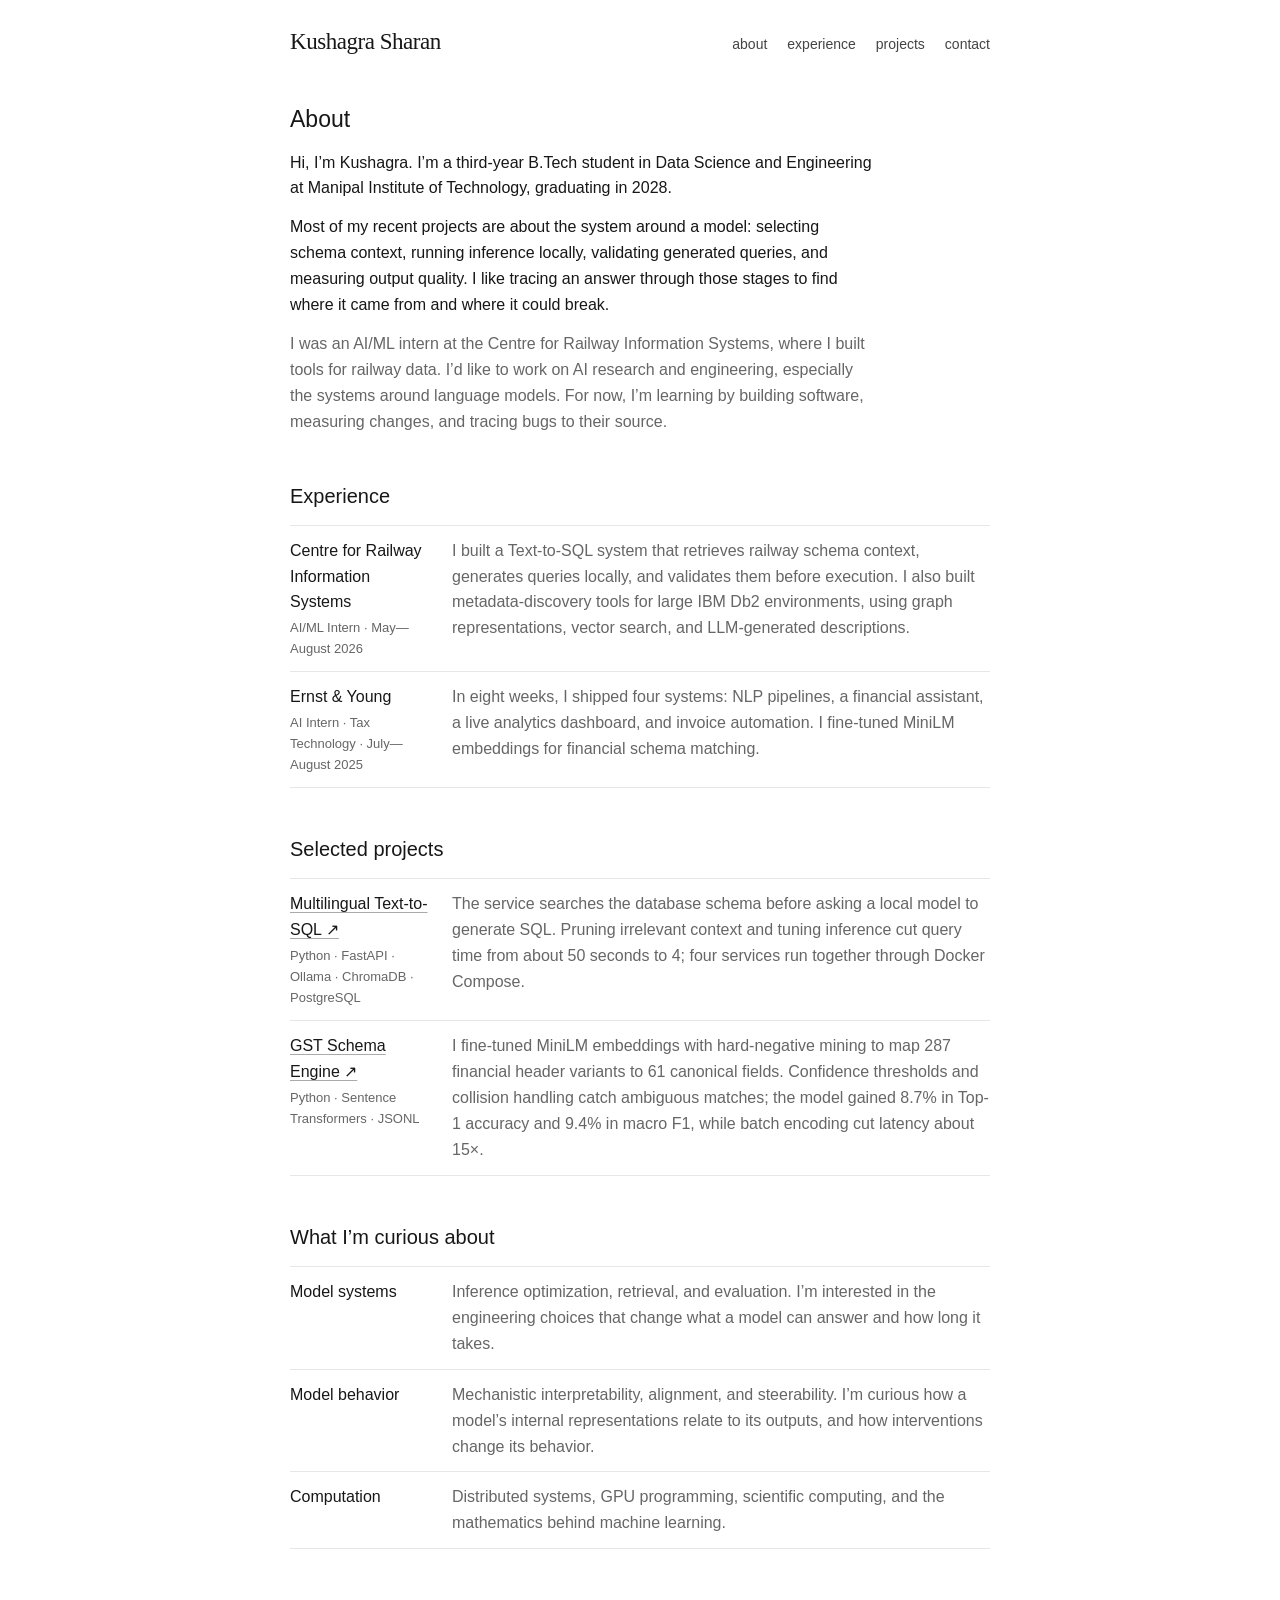
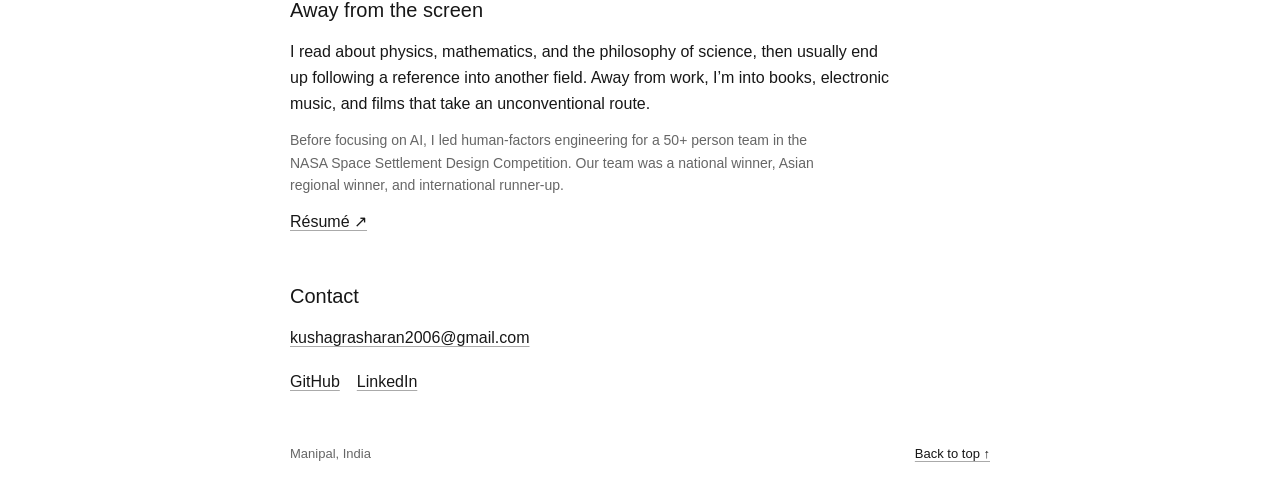
==== index.html @ be2b3e80 "Publish clean portfolio homepage" ====
<!doctype html>
<html lang="en">
<head>
  <meta charset="utf-8">
  <meta name="viewport" content="width=device-width, initial-scale=1">
  <meta name="theme-color" content="#ffffff">
  <meta name="description" content="Kushagra Sharan studies Data Science and Engineering at Manipal and builds retrieval and machine-learning systems.">
  <meta property="og:title" content="Kushagra Sharan">
  <meta property="og:description" content="Retrieval, inference, and data systems for real-world workflows.">
  <meta property="og:type" content="website">
  <meta property="og:url" content="https://kushagrasharan.me/">
  <link rel="canonical" href="https://kushagrasharan.me/">
  <title>Kushagra Sharan</title>
  <style>
    :root{--ink:#171717;--muted:#666;--line:#e7e7e7;--link:#171717;--width:700px;color-scheme:light;scroll-behavior:smooth}
    *,*::before,*::after{box-sizing:border-box}
    body{margin:0;background:#fff;color:var(--ink);font:400 16px/1.62 -apple-system,BlinkMacSystemFont,"Segoe UI",Helvetica,Arial,sans-serif;-webkit-font-smoothing:antialiased}
    a{color:var(--link);text-decoration:underline;text-decoration-color:#aaa;text-underline-offset:3px}
    a:hover{text-decoration-color:currentColor}
    a:focus-visible{outline:2px solid #222;outline-offset:4px}
    .skip{position:absolute;left:16px;top:12px;padding:10px 14px;background:#fff;transform:translateY(-150%)}.skip:focus{transform:none}
    .page{width:min(var(--width),calc(100% - 40px));margin:0 auto}
    header{display:flex;justify-content:space-between;align-items:baseline;padding:28px 0 22px}
    .name{font:400 23px/1.2 Georgia,"Times New Roman",serif;text-decoration:none;letter-spacing:-.02em}
    nav{display:flex;gap:20px;font-size:14px}
    nav a{text-decoration:none;color:#444}
    main{padding-top:27px}
    section{margin:0 0 48px}
    h1,h2,p{margin-top:0}
    h1{font:inherit;font-size:23px;font-weight:400;line-height:1.3;margin-bottom:15px}
    h2{font:inherit;font-size:20px;font-weight:500;line-height:1.35;margin-bottom:15px}
    .about p{max-width:66ch;margin-bottom:13px}
    .about p:last-child{margin-bottom:0}
    .muted{color:var(--muted)}
    .section-list{border-top:1px solid var(--line)}
    .item{display:grid;grid-template-columns:142px 1fr;gap:20px;padding:12px 0;border-bottom:1px solid var(--line)}
    .item-title{font-weight:500}
    .item p{margin:0;color:var(--muted)}
    .item small{display:block;color:var(--muted);font-size:13px;margin-top:2px}
    .inline-link{white-space:nowrap}
    .more p{max-width:68ch;margin-bottom:12px}
    .interest-list .item{grid-template-columns:142px 1fr}
    .section-note{color:var(--muted);font-size:14px}
    .social{display:flex;gap:17px;flex-wrap:wrap;margin-top:18px}
    footer{display:flex;justify-content:space-between;gap:12px;padding:0 0 28px;color:var(--muted);font-size:13px}
    @media(max-width:560px){.page{width:calc(100% - 36px)}header{padding-top:22px}.name{font-size:21px}nav{gap:13px;font-size:13px}main{padding-top:25px}section{margin-bottom:39px}.item,.interest-list .item{grid-template-columns:1fr;gap:2px;padding:11px 0}.item p{max-width:58ch}footer{font-size:12px}}
    @media(max-width:390px){header{flex-wrap:wrap;gap:13px}nav{width:100%;justify-content:space-between}}
    @media(prefers-reduced-motion:reduce){:root{scroll-behavior:auto}}
  </style>
</head>
<body>
  <a class="skip" href="#main">Skip to content</a>
  <div class="page">
    <header>
      <a class="name" href="#top" id="top">Kushagra Sharan</a>
      <nav aria-label="Main navigation"><a href="#about">about</a><a href="#experience">experience</a><a href="#projects">projects</a><a href="#contact">contact</a></nav>
    </header>
    <main id="main">
      <section class="about" id="about" aria-labelledby="about-title">
        <h1 id="about-title">About</h1>
        <p>Hi, I’m Kushagra. I’m a third-year B.Tech student in Data Science and Engineering at Manipal Institute of Technology, graduating in 2028.</p>
        <p>Most of my recent projects are about the system around a model: selecting schema context, running inference locally, validating generated queries, and measuring output quality. I like tracing an answer through those stages to find where it came from and where it could break.</p>
        <p class="muted">I was an AI/ML intern at the Centre for Railway Information Systems, where I built tools for railway data. I’d like to work on AI research and engineering, especially the systems around language models. For now, I’m learning by building software, measuring changes, and tracing bugs to their source.</p>
      </section>

      <section id="experience" aria-labelledby="experience-title">
        <h2 id="experience-title">Experience</h2>
        <div class="section-list">
          <article class="item"><div><span class="item-title">Centre for Railway Information Systems</span><small>AI/ML Intern · May—August 2026</small></div><p>I built a Text-to-SQL system that retrieves railway schema context, generates queries locally, and validates them before execution. I also built metadata-discovery tools for large IBM Db2 environments, using graph representations, vector search, and LLM-generated descriptions.</p></article>
          <article class="item"><div><span class="item-title">Ernst &amp; Young</span><small>AI Intern · Tax Technology · July—August 2025</small></div><p>In eight weeks, I shipped four systems: NLP pipelines, a financial assistant, a live analytics dashboard, and invoice automation. I fine-tuned MiniLM embeddings for financial schema matching.</p></article>
        </div>
      </section>

      <section id="projects" aria-labelledby="projects-title">
        <h2 id="projects-title">Selected projects</h2>
        <div class="section-list">
          <article class="item"><div><span class="item-title"><a href="https://github.com/kshgrshrn/tdms-assistant-hybrid" target="_blank" rel="noopener noreferrer">Multilingual Text-to-SQL ↗</a></span><small>Python · FastAPI · Ollama · ChromaDB · PostgreSQL</small></div><p>The service searches the database schema before asking a local model to generate SQL. Pruning irrelevant context and tuning inference cut query time from about 50 seconds to 4; four services run together through Docker Compose.</p></article>
          <article class="item"><div><span class="item-title"><a href="https://github.com/kshgrshrn/Semantic-GST-Schema-Standardization-Engine" target="_blank" rel="noopener noreferrer">GST Schema Engine ↗</a></span><small>Python · Sentence Transformers · JSONL</small></div><p>I fine-tuned MiniLM embeddings with hard-negative mining to map 287 financial header variants to 61 canonical fields. Confidence thresholds and collision handling catch ambiguous matches; the model gained 8.7% in Top-1 accuracy and 9.4% in macro F1, while batch encoding cut latency about 15×.</p></article>
        </div>
      </section>

      <section aria-labelledby="interests-title">
        <h2 id="interests-title">What I’m curious about</h2>
        <div class="section-list interest-list">
          <div class="item"><span class="item-title">Model systems</span><p>Inference optimization, retrieval, and evaluation. I’m interested in the engineering choices that change what a model can answer and how long it takes.</p></div>
          <div class="item"><span class="item-title">Model behavior</span><p>Mechanistic interpretability, alignment, and steerability. I’m curious how a model’s internal representations relate to its outputs, and how interventions change its behavior.</p></div>
          <div class="item"><span class="item-title">Computation</span><p>Distributed systems, GPU programming, scientific computing, and the mathematics behind machine learning.</p></div>
        </div>
      </section>

      <section class="more" aria-labelledby="more-title">
        <h2 id="more-title">Away from the screen</h2>
        <p>I read about physics, mathematics, and the philosophy of science, then usually end up following a reference into another field. Away from work, I’m into books, electronic music, and films that take an unconventional route.</p>
        <p class="section-note">Before focusing on AI, I led human-factors engineering for a 50+ person team in the NASA Space Settlement Design Competition. Our team was a national winner, Asian regional winner, and international runner-up.</p>
        <p><a href="resume.pdf" target="_blank" rel="noopener noreferrer">Résumé ↗</a></p>
      </section>

      <section id="contact" aria-labelledby="contact-title">
        <h2 id="contact-title">Contact</h2>
        <p><a href="mailto:kushagrasharan2006@gmail.com">kushagrasharan2006@gmail.com</a></p>
        <div class="social"><a href="https://github.com/kshgrshrn" target="_blank" rel="noopener noreferrer">GitHub</a><a href="https://www.linkedin.com/in/kushagrasharan/" target="_blank" rel="noopener noreferrer">LinkedIn</a></div>
      </section>
    </main>
    <footer><span>Manipal, India</span><a href="#top">Back to top ↑</a></footer>
  </div>
</body>
</html>
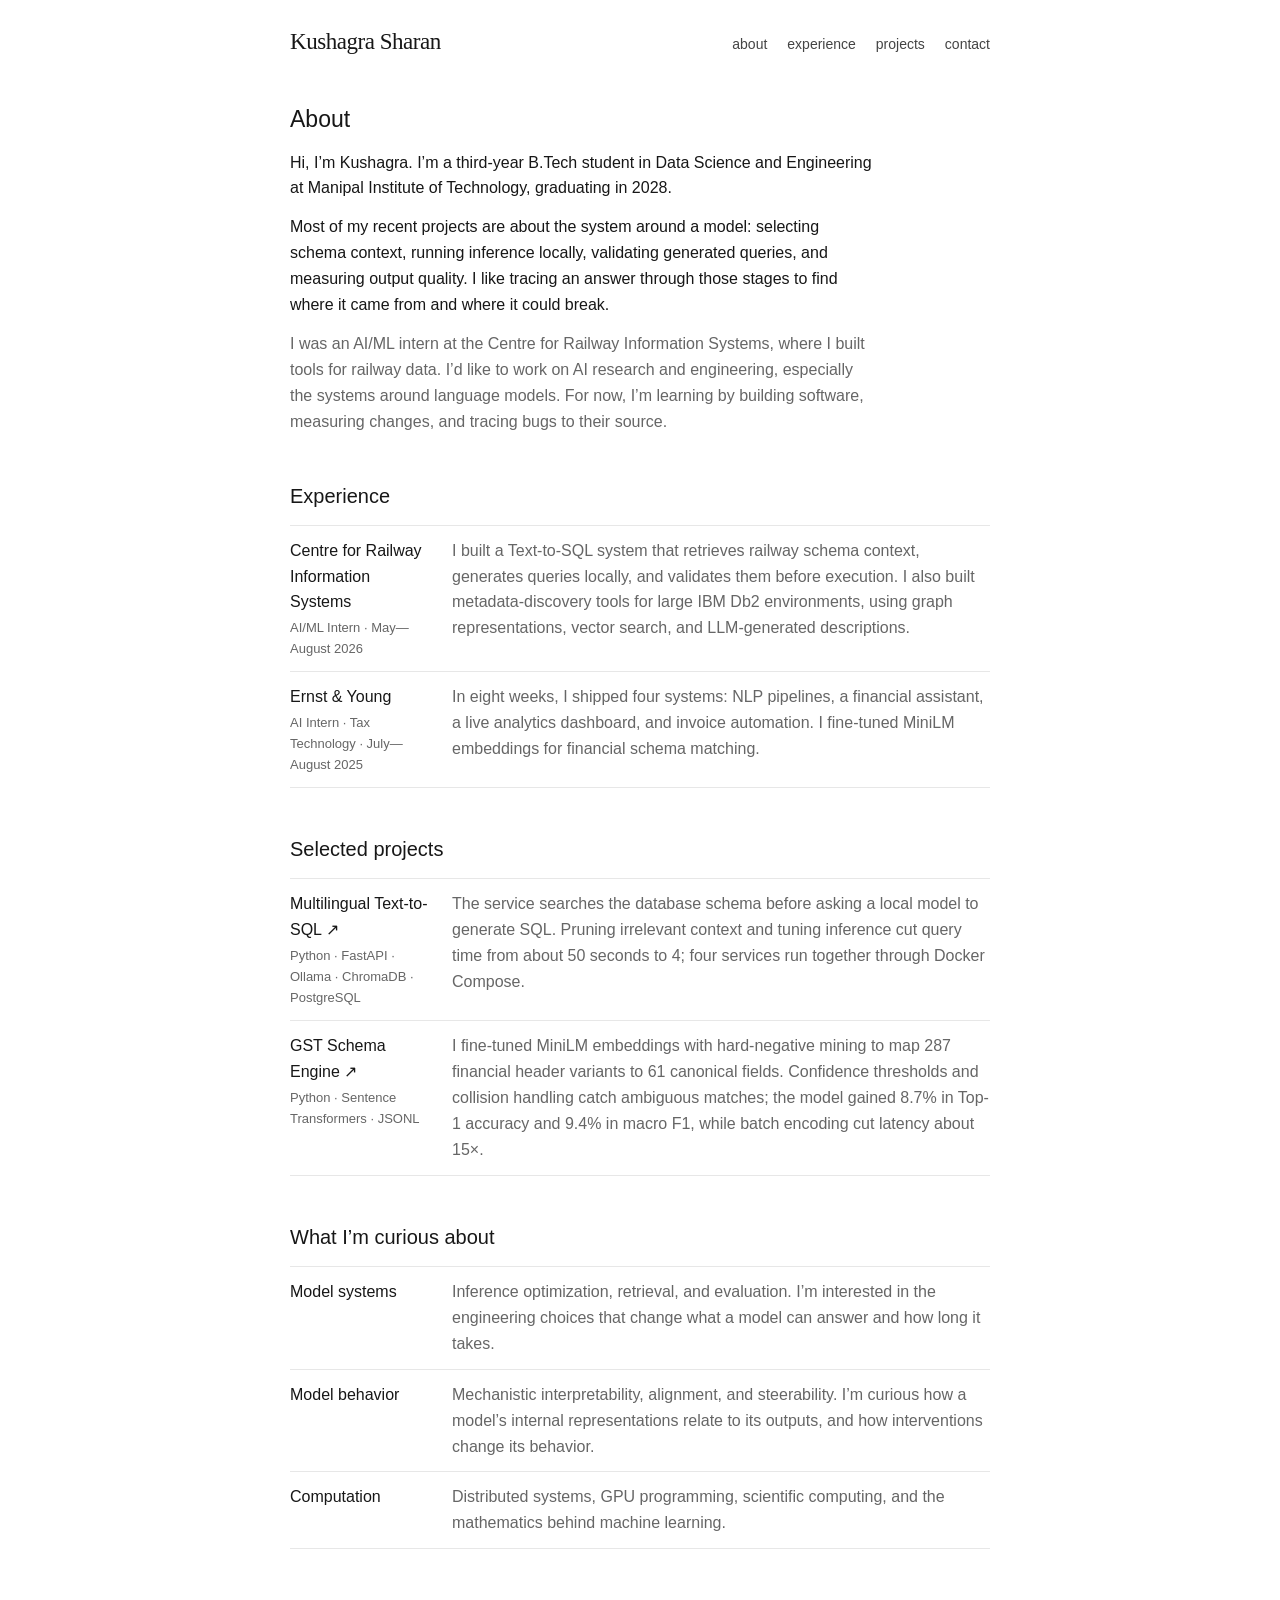
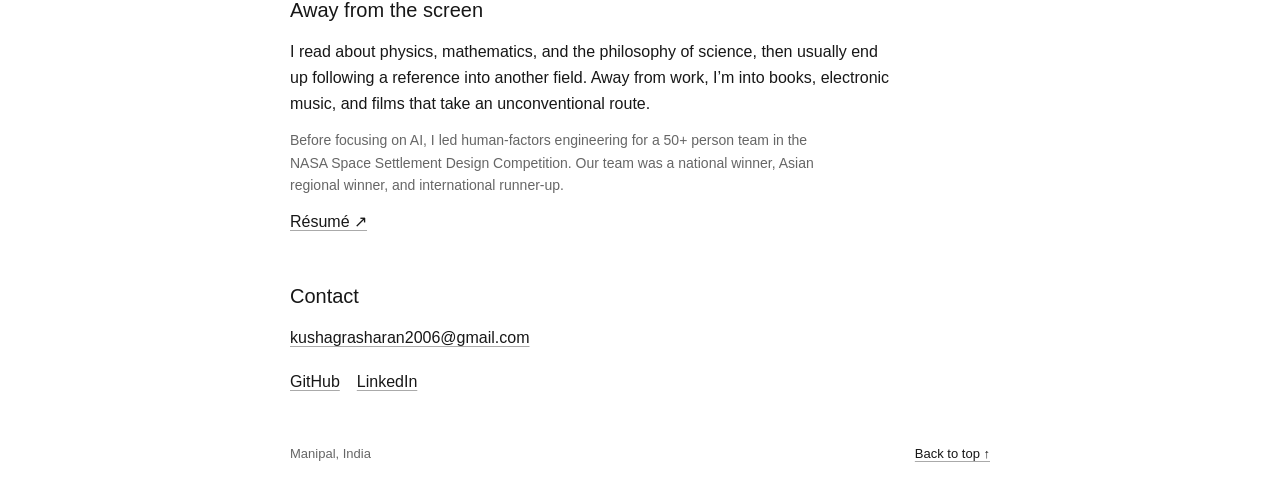
==== commit a389d770: "Add subtle portfolio hover interactions" ====
--- a/index.html
+++ b/index.html
@@ -23,7 +23,9 @@
     header{display:flex;justify-content:space-between;align-items:baseline;padding:28px 0 22px}
     .name{font:400 23px/1.2 Georgia,"Times New Roman",serif;text-decoration:none;letter-spacing:-.02em}
     nav{display:flex;gap:20px;font-size:14px}
-    nav a{text-decoration:none;color:#444}
+    nav a{position:relative;text-decoration:none;color:#444}
+    nav a::after{content:"";position:absolute;left:0;right:0;bottom:-4px;height:1px;background:currentColor;transform:scaleX(0);transform-origin:left;transition:transform .2s ease}
+    nav a:hover::after,nav a:focus-visible::after{transform:scaleX(1)}
     main{padding-top:27px}
     section{margin:0 0 48px}
     h1,h2,p{margin-top:0}
@@ -34,7 +36,11 @@
     .muted{color:var(--muted)}
     .section-list{border-top:1px solid var(--line)}
     .item{display:grid;grid-template-columns:142px 1fr;gap:20px;padding:12px 0;border-bottom:1px solid var(--line)}
-    .item-title{font-weight:500}
+    .item-title{display:inline-block;font-weight:500;transition:transform .2s ease,color .2s ease}
+    .item-title a{text-decoration:none;position:relative}
+    .item-title a::after{content:"";position:absolute;left:0;right:0;bottom:-3px;height:1px;background:currentColor;transform:scaleX(0);transform-origin:left;transition:transform .2s ease}
+    .item-title a:hover::after,.item-title a:focus-visible::after{transform:scaleX(1)}
+    .item:hover .item-title,.item:focus-within .item-title{transform:translateX(2px);color:#444}
     .item p{margin:0;color:var(--muted)}
     .item small{display:block;color:var(--muted);font-size:13px;margin-top:2px}
     .inline-link{white-space:nowrap}
@@ -45,7 +51,7 @@
     footer{display:flex;justify-content:space-between;gap:12px;padding:0 0 28px;color:var(--muted);font-size:13px}
     @media(max-width:560px){.page{width:calc(100% - 36px)}header{padding-top:22px}.name{font-size:21px}nav{gap:13px;font-size:13px}main{padding-top:25px}section{margin-bottom:39px}.item,.interest-list .item{grid-template-columns:1fr;gap:2px;padding:11px 0}.item p{max-width:58ch}footer{font-size:12px}}
     @media(max-width:390px){header{flex-wrap:wrap;gap:13px}nav{width:100%;justify-content:space-between}}
-    @media(prefers-reduced-motion:reduce){:root{scroll-behavior:auto}}
+    @media(prefers-reduced-motion:reduce){:root{scroll-behavior:auto}*,*::before,*::after{transition-duration:.01ms!important}}
   </style>
 </head>
 <body>
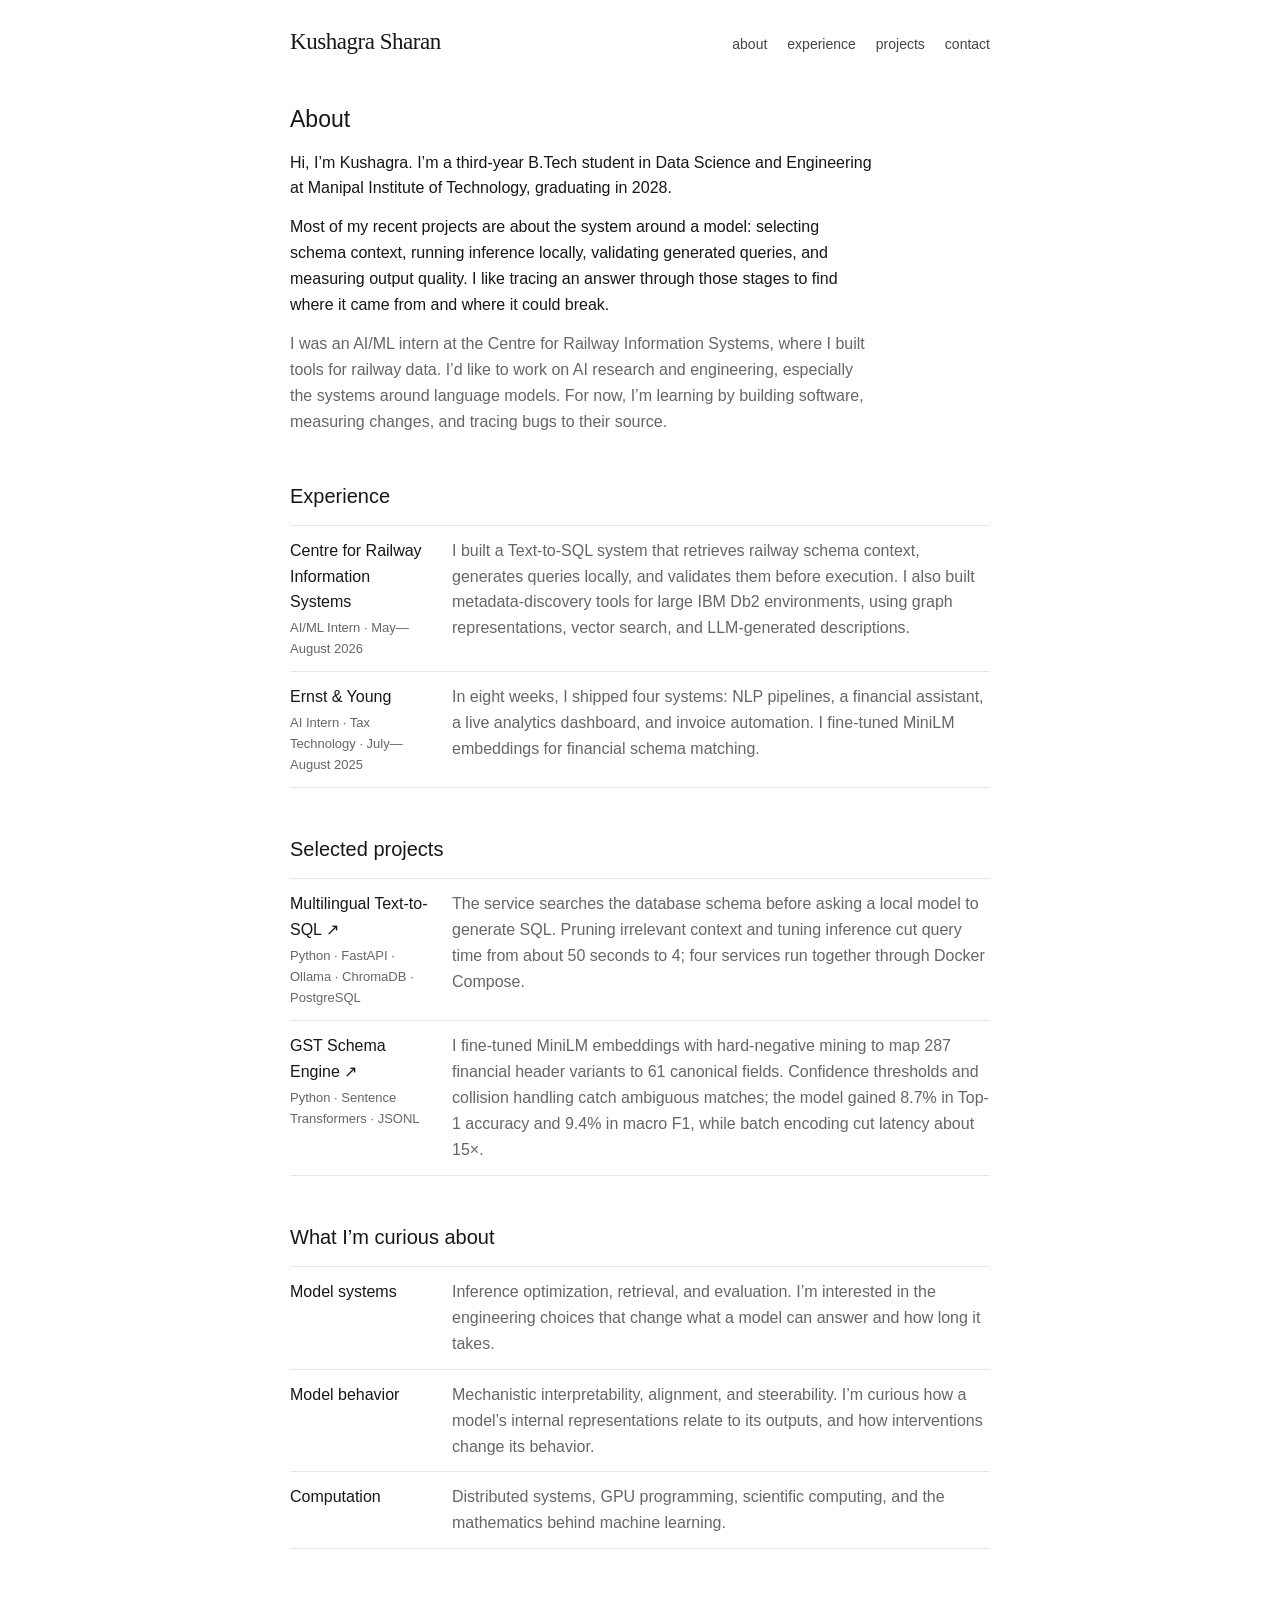
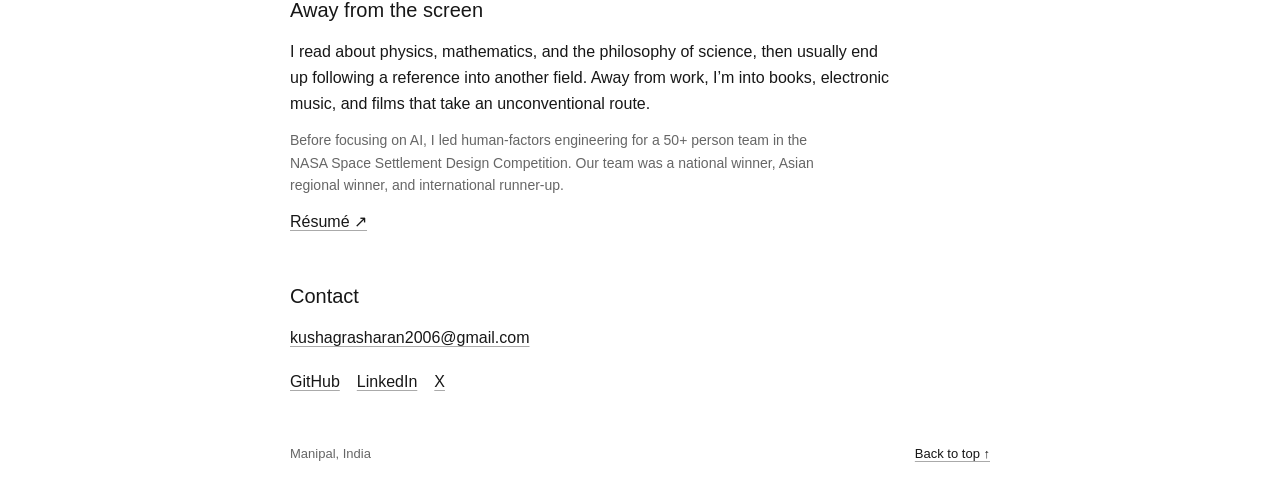
==== commit fb057da0: "Add text hover effects and X profile" ====
--- a/index.html
+++ b/index.html
@@ -41,7 +41,10 @@
     .item-title a::after{content:"";position:absolute;left:0;right:0;bottom:-3px;height:1px;background:currentColor;transform:scaleX(0);transform-origin:left;transition:transform .2s ease}
     .item-title a:hover::after,.item-title a:focus-visible::after{transform:scaleX(1)}
     .item:hover .item-title,.item:focus-within .item-title{transform:translateX(2px);color:#444}
-    .item p{margin:0;color:var(--muted)}
+    .item p{margin:0;color:var(--muted);transition:color .22s ease,transform .22s ease}
+    .item:hover p{color:#444;transform:translateX(2px)}
+    .hover-text{background-image:linear-gradient(currentColor,currentColor);background-repeat:no-repeat;background-position:0 100%;background-size:0 1px;transition:background-size .22s ease,color .22s ease}
+    .hover-text:hover{background-size:100% 1px;color:#444}
     .item small{display:block;color:var(--muted);font-size:13px;margin-top:2px}
     .inline-link{white-space:nowrap}
     .more p{max-width:68ch;margin-bottom:12px}
@@ -65,7 +68,7 @@
       <section class="about" id="about" aria-labelledby="about-title">
         <h1 id="about-title">About</h1>
         <p>Hi, I’m Kushagra. I’m a third-year B.Tech student in Data Science and Engineering at Manipal Institute of Technology, graduating in 2028.</p>
-        <p>Most of my recent projects are about the system around a model: selecting schema context, running inference locally, validating generated queries, and measuring output quality. I like tracing an answer through those stages to find where it came from and where it could break.</p>
+        <p>Most of my recent projects are about the system around a model: selecting <span class="hover-text">schema context</span>, running inference locally, validating generated queries, and measuring output quality. I like tracing an answer through those stages to find where it came from and where it could break.</p>
         <p class="muted">I was an AI/ML intern at the Centre for Railway Information Systems, where I built tools for railway data. I’d like to work on AI research and engineering, especially the systems around language models. For now, I’m learning by building software, measuring changes, and tracing bugs to their source.</p>
       </section>
 
@@ -80,8 +83,8 @@
       <section id="projects" aria-labelledby="projects-title">
         <h2 id="projects-title">Selected projects</h2>
         <div class="section-list">
-          <article class="item"><div><span class="item-title"><a href="https://github.com/kshgrshrn/tdms-assistant-hybrid" target="_blank" rel="noopener noreferrer">Multilingual Text-to-SQL ↗</a></span><small>Python · FastAPI · Ollama · ChromaDB · PostgreSQL</small></div><p>The service searches the database schema before asking a local model to generate SQL. Pruning irrelevant context and tuning inference cut query time from about 50 seconds to 4; four services run together through Docker Compose.</p></article>
-          <article class="item"><div><span class="item-title"><a href="https://github.com/kshgrshrn/Semantic-GST-Schema-Standardization-Engine" target="_blank" rel="noopener noreferrer">GST Schema Engine ↗</a></span><small>Python · Sentence Transformers · JSONL</small></div><p>I fine-tuned MiniLM embeddings with hard-negative mining to map 287 financial header variants to 61 canonical fields. Confidence thresholds and collision handling catch ambiguous matches; the model gained 8.7% in Top-1 accuracy and 9.4% in macro F1, while batch encoding cut latency about 15×.</p></article>
+          <article class="item"><div><span class="item-title"><a href="https://github.com/kshgrshrn/tdms-assistant-hybrid" target="_blank" rel="noopener noreferrer">Multilingual Text-to-SQL ↗</a></span><small>Python · FastAPI · Ollama · ChromaDB · PostgreSQL</small></div><p>The service searches the <span class="hover-text">database schema</span> before asking a local model to generate SQL. Pruning irrelevant context and tuning inference cut query time from about 50 seconds to 4; four services run together through Docker Compose.</p></article>
+          <article class="item"><div><span class="item-title"><a href="https://github.com/kshgrshrn/Semantic-GST-Schema-Standardization-Engine" target="_blank" rel="noopener noreferrer">GST Schema Engine ↗</a></span><small>Python · Sentence Transformers · JSONL</small></div><p>I fine-tuned MiniLM embeddings with hard-negative mining to map 287 financial header variants to 61 canonical fields. Confidence thresholds and collision handling catch <span class="hover-text">ambiguous matches</span>; the model gained 8.7% in Top-1 accuracy and 9.4% in macro F1, while batch encoding cut latency about 15×.</p></article>
         </div>
       </section>
 
@@ -104,7 +107,7 @@
       <section id="contact" aria-labelledby="contact-title">
         <h2 id="contact-title">Contact</h2>
         <p><a href="mailto:kushagrasharan2006@gmail.com">kushagrasharan2006@gmail.com</a></p>
-        <div class="social"><a href="https://github.com/kshgrshrn" target="_blank" rel="noopener noreferrer">GitHub</a><a href="https://www.linkedin.com/in/kushagrasharan/" target="_blank" rel="noopener noreferrer">LinkedIn</a></div>
+        <div class="social"><a href="https://github.com/kshgrshrn" target="_blank" rel="noopener noreferrer">GitHub</a><a href="https://www.linkedin.com/in/kushagrasharan/" target="_blank" rel="noopener noreferrer">LinkedIn</a><a href="https://x.com/kshgrshrn" target="_blank" rel="noopener noreferrer">X</a></div>
       </section>
     </main>
     <footer><span>Manipal, India</span><a href="#top">Back to top ↑</a></footer>
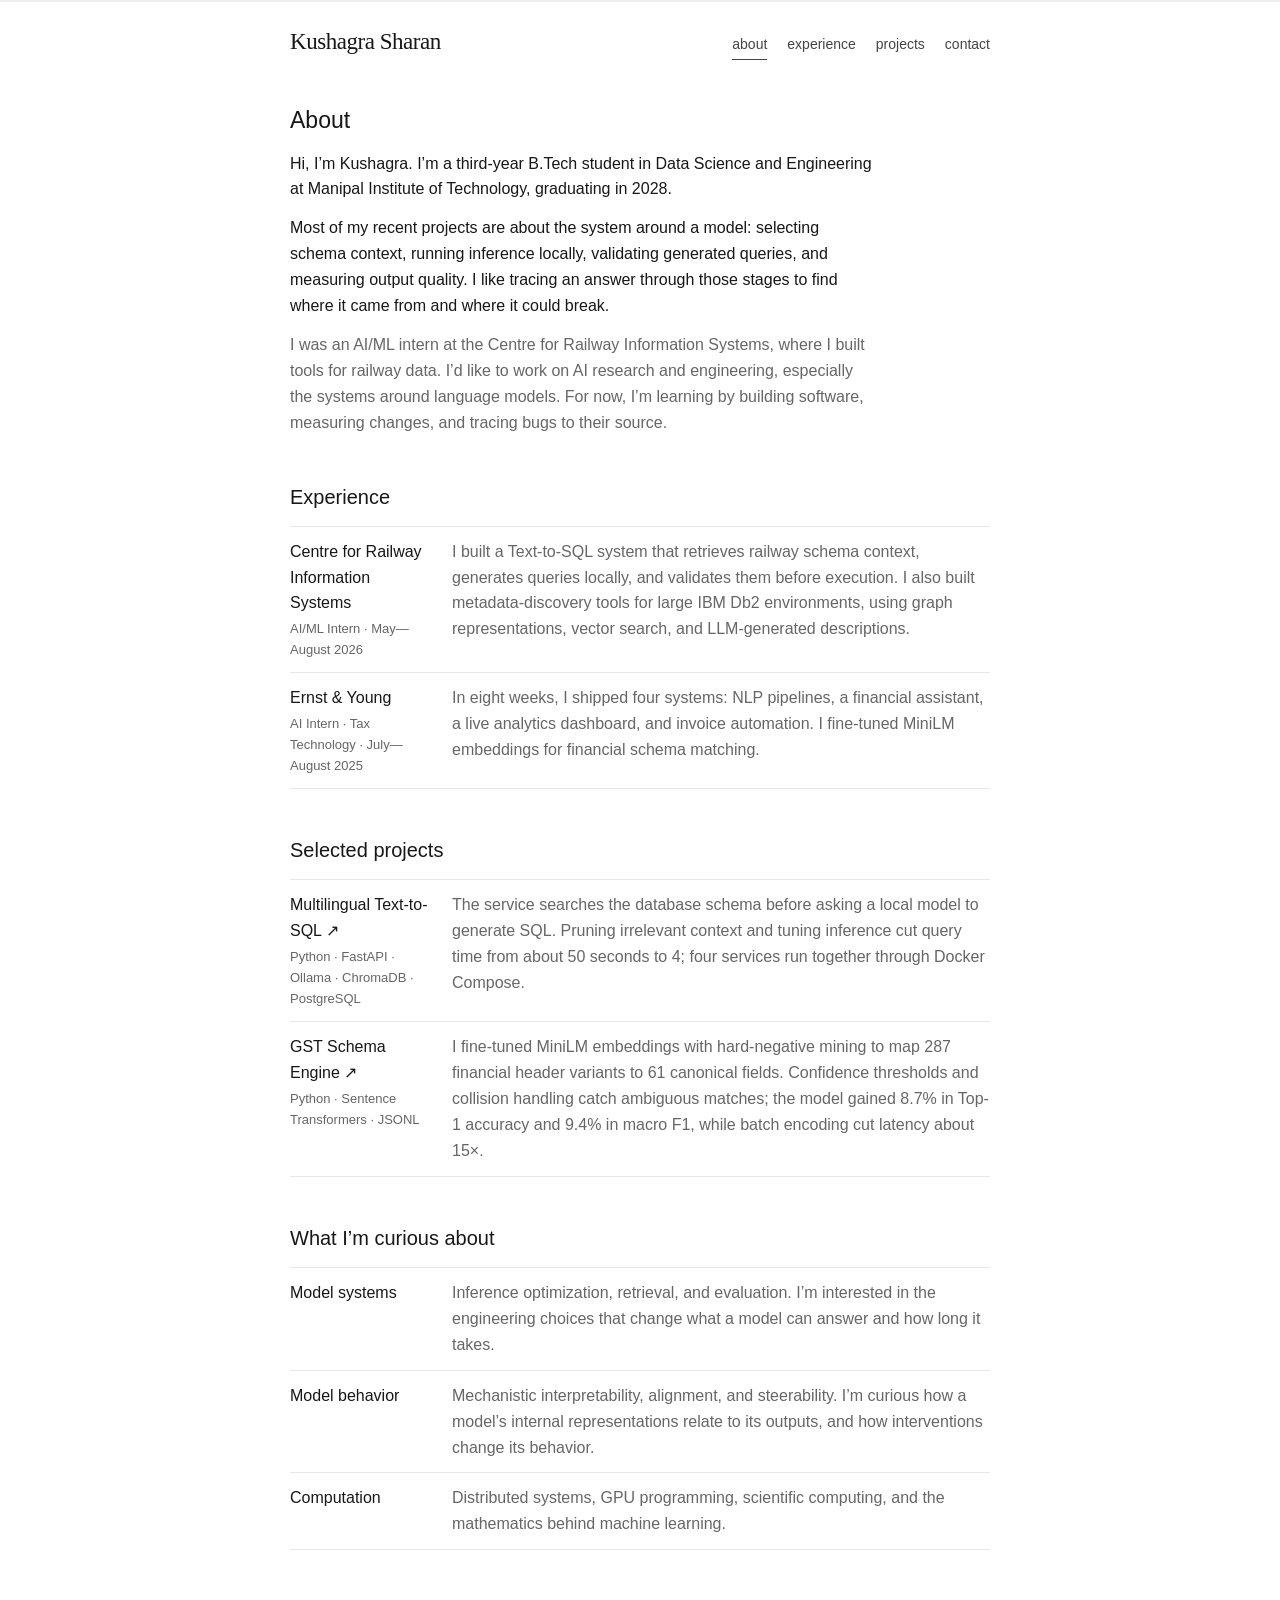
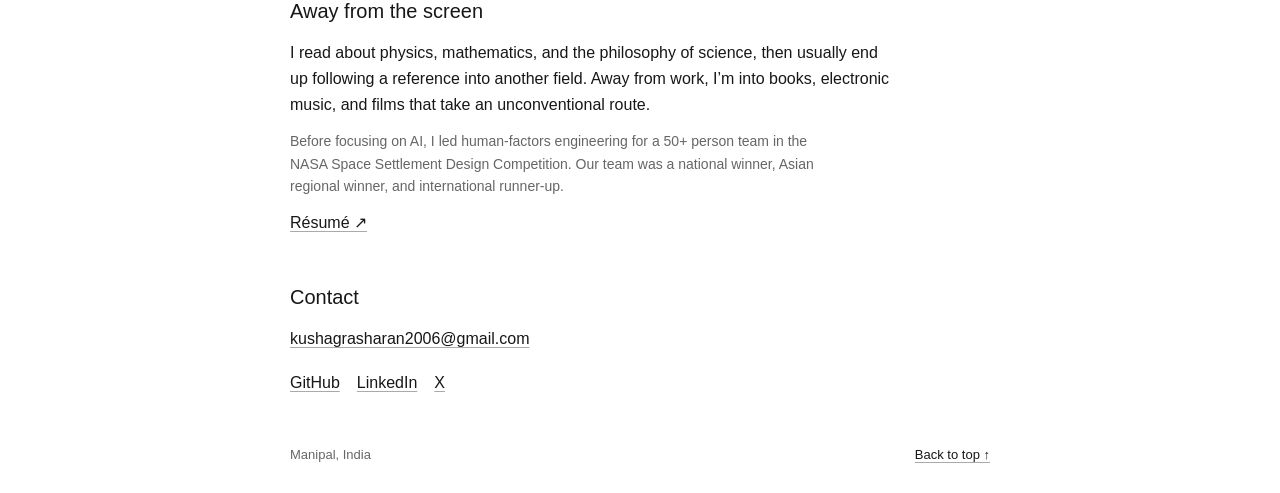
==== commit df9a8f65: "Add fluid reading interactions" ====
--- a/index.html
+++ b/index.html
@@ -20,14 +20,16 @@
     a:focus-visible{outline:2px solid #222;outline-offset:4px}
     .skip{position:absolute;left:16px;top:12px;padding:10px 14px;background:#fff;transform:translateY(-150%)}.skip:focus{transform:none}
     .page{width:min(var(--width),calc(100% - 40px));margin:0 auto}
-    header{display:flex;justify-content:space-between;align-items:baseline;padding:28px 0 22px}
+    header{position:sticky;top:0;z-index:10;display:flex;justify-content:space-between;align-items:baseline;padding:28px 0 22px;background:rgba(255,255,255,.96);border-bottom:1px solid transparent;transition:padding .24s ease,border-color .24s ease}
+    @supports(backdrop-filter:blur(8px)){header{backdrop-filter:blur(8px)}}
+    header.is-scrolled{padding:17px 0 15px;border-color:var(--line)}
     .name{font:400 23px/1.2 Georgia,"Times New Roman",serif;text-decoration:none;letter-spacing:-.02em}
     nav{display:flex;gap:20px;font-size:14px}
     nav a{position:relative;text-decoration:none;color:#444}
     nav a::after{content:"";position:absolute;left:0;right:0;bottom:-4px;height:1px;background:currentColor;transform:scaleX(0);transform-origin:left;transition:transform .2s ease}
-    nav a:hover::after,nav a:focus-visible::after{transform:scaleX(1)}
+    nav a:hover::after,nav a:focus-visible::after,nav a[aria-current="location"]::after{transform:scaleX(1)}
     main{padding-top:27px}
-    section{margin:0 0 48px}
+    section{margin:0 0 48px;scroll-margin-top:78px}
     h1,h2,p{margin-top:0}
     h1{font:inherit;font-size:23px;font-weight:400;line-height:1.3;margin-bottom:15px}
     h2{font:inherit;font-size:20px;font-weight:500;line-height:1.35;margin-bottom:15px}
@@ -43,6 +45,8 @@
     .item:hover .item-title,.item:focus-within .item-title{transform:translateX(2px);color:#444}
     .item p{margin:0;color:var(--muted);transition:color .22s ease,transform .22s ease}
     .item:hover p{color:#444;transform:translateX(2px)}
+    .motion-ready .item.reveal-row{opacity:0;transform:translateY(10px);filter:blur(1px)}
+    .motion-ready .item.reveal-row.is-visible{opacity:1;transform:none;filter:none;transition:opacity .42s cubic-bezier(.16,1,.3,1) var(--row-delay,0ms),transform .42s cubic-bezier(.16,1,.3,1) var(--row-delay,0ms),filter .42s ease var(--row-delay,0ms)}
     .hover-text{background-image:linear-gradient(currentColor,currentColor);background-repeat:no-repeat;background-position:0 100%;background-size:0 1px;transition:background-size .22s ease,color .22s ease}
     .hover-text:hover{background-size:100% 1px;color:#444}
     .item small{display:block;color:var(--muted);font-size:13px;margin-top:2px}
@@ -51,13 +55,16 @@
     .interest-list .item{grid-template-columns:142px 1fr}
     .section-note{color:var(--muted);font-size:14px}
     .social{display:flex;gap:17px;flex-wrap:wrap;margin-top:18px}
+    .reading-trace{position:fixed;inset:0 0 auto;height:2px;z-index:30;pointer-events:none;background:#eee}
+    .reading-trace span{display:block;width:100%;height:100%;background:var(--ink);transform:scaleX(0);transform-origin:left center}
     footer{display:flex;justify-content:space-between;gap:12px;padding:0 0 28px;color:var(--muted);font-size:13px}
     @media(max-width:560px){.page{width:calc(100% - 36px)}header{padding-top:22px}.name{font-size:21px}nav{gap:13px;font-size:13px}main{padding-top:25px}section{margin-bottom:39px}.item,.interest-list .item{grid-template-columns:1fr;gap:2px;padding:11px 0}.item p{max-width:58ch}footer{font-size:12px}}
     @media(max-width:390px){header{flex-wrap:wrap;gap:13px}nav{width:100%;justify-content:space-between}}
-    @media(prefers-reduced-motion:reduce){:root{scroll-behavior:auto}*,*::before,*::after{transition-duration:.01ms!important}}
+    @media(prefers-reduced-motion:reduce){:root{scroll-behavior:auto}*,*::before,*::after{transition-duration:.01ms!important}.reading-trace{display:none}}
   </style>
 </head>
 <body>
+  <div class="reading-trace" aria-hidden="true"><span></span></div>
   <a class="skip" href="#main">Skip to content</a>
   <div class="page">
     <header>
@@ -112,5 +119,59 @@
     </main>
     <footer><span>Manipal, India</span><a href="#top">Back to top ↑</a></footer>
   </div>
+  <script>
+    (function(){
+      var reduced=matchMedia("(prefers-reduced-motion: reduce)").matches;
+      var trace=document.querySelector(".reading-trace span");
+      var header=document.querySelector("header");
+      var queued=false;
+      function updateScrollState(){
+        if(queued)return;
+        queued=true;
+        requestAnimationFrame(function(){
+          queued=false;
+          var max=document.documentElement.scrollHeight-innerHeight;
+          if(!reduced&&trace)trace.style.transform="scaleX("+(max>0?scrollY/max:0)+")";
+          header.classList.toggle("is-scrolled",scrollY>24);
+        });
+      }
+      addEventListener("scroll",updateScrollState,{passive:true});
+      addEventListener("resize",updateScrollState);
+      updateScrollState();
+
+      var navLinks=Array.from(document.querySelectorAll("nav a[href^='#']"));
+      var sectionLinks=new Map(navLinks.map(function(link){return [link.getAttribute("href").slice(1),link]}));
+      if("IntersectionObserver" in window){
+        var navObserver=new IntersectionObserver(function(entries){
+          entries.forEach(function(entry){
+            if(!entry.isIntersecting)return;
+            var active=sectionLinks.get(entry.target.id);
+            if(active){
+              navLinks.forEach(function(link){link.removeAttribute("aria-current")});
+              active.setAttribute("aria-current","location");
+            }
+          });
+        },{rootMargin:"-32% 0px -58% 0px",threshold:0});
+        document.querySelectorAll("main section[id]").forEach(function(section){navObserver.observe(section)});
+
+        if(!reduced){
+          document.documentElement.classList.add("motion-ready");
+          var rows=Array.from(document.querySelectorAll(".section-list .item"));
+          var revealObserver=new IntersectionObserver(function(entries){
+            entries.forEach(function(entry){
+              if(!entry.isIntersecting)return;
+              entry.target.classList.add("is-visible");
+              revealObserver.unobserve(entry.target);
+            });
+          },{threshold:.08,rootMargin:"0px 0px -4% 0px"});
+          rows.forEach(function(row,index){
+            row.classList.add("reveal-row");
+            row.style.setProperty("--row-delay",(index%4)*45+"ms");
+            revealObserver.observe(row);
+          });
+        }
+      }
+    })();
+  </script>
 </body>
 </html>
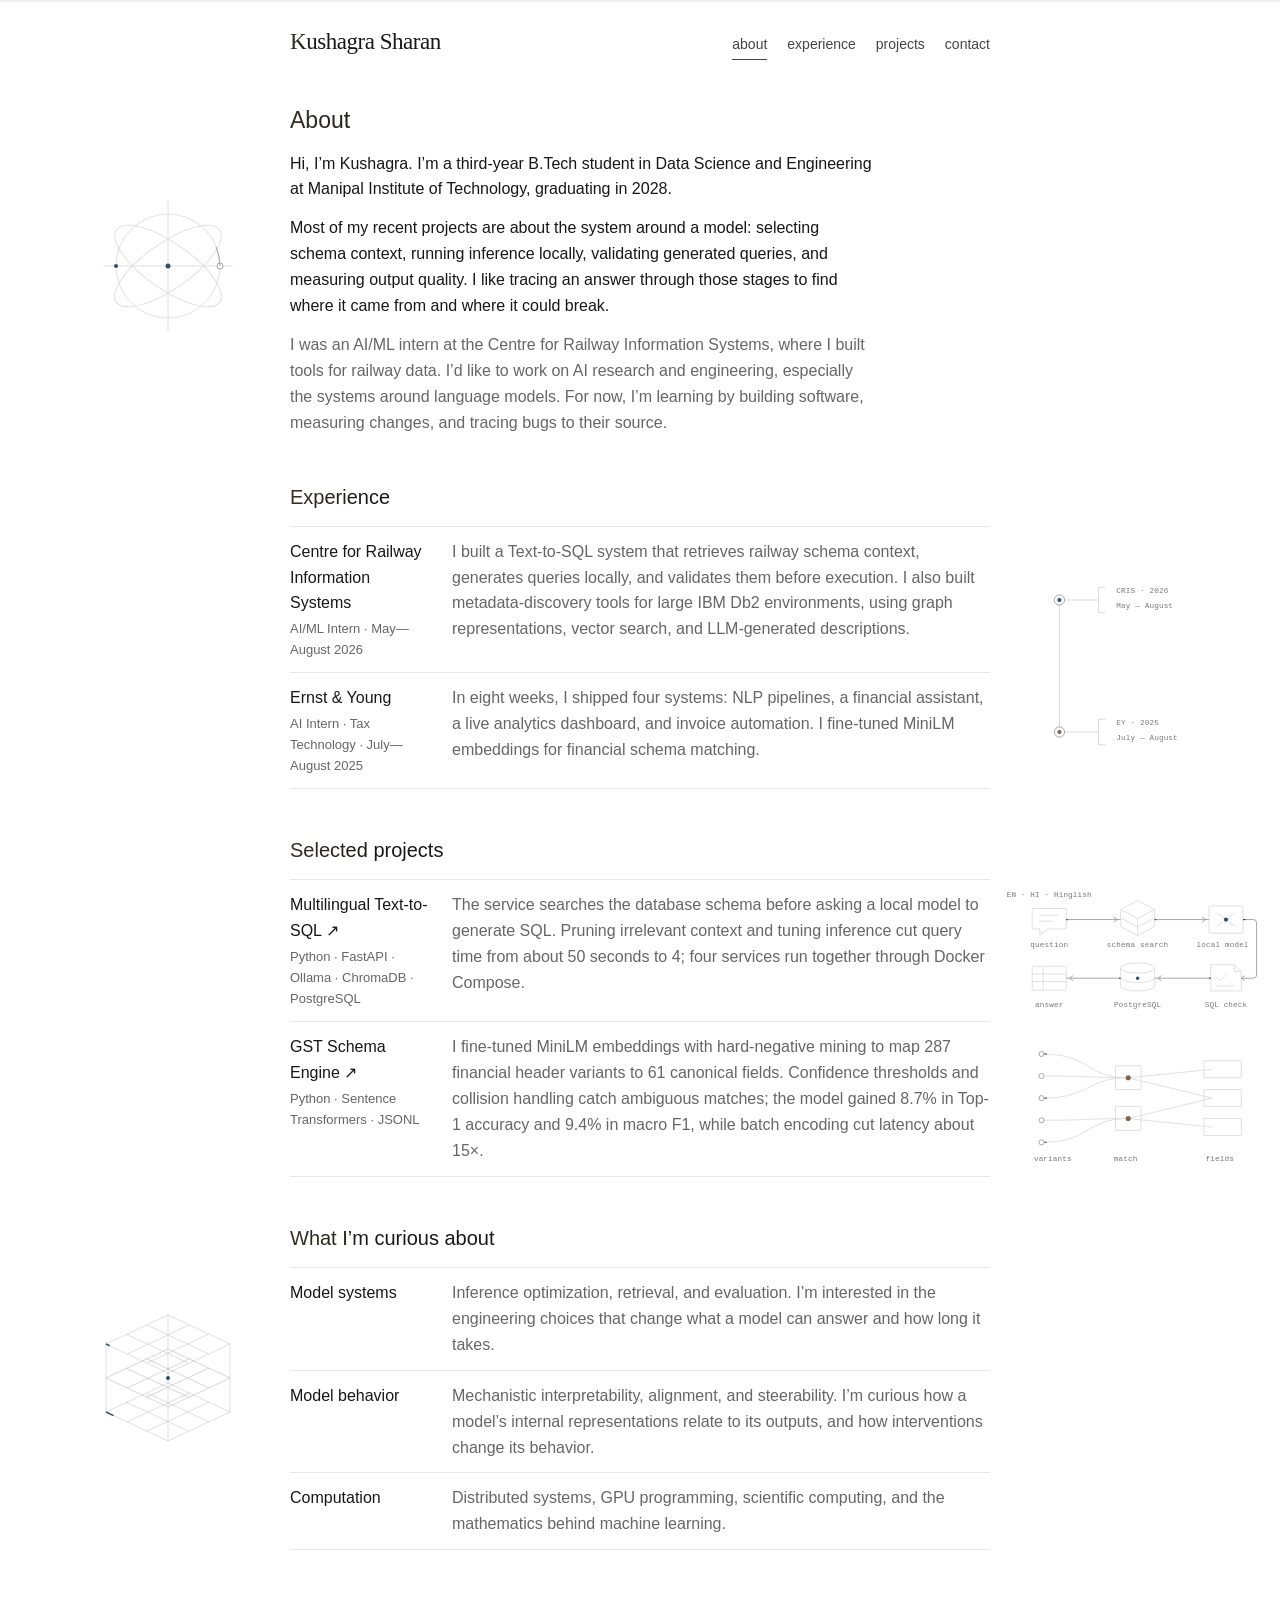
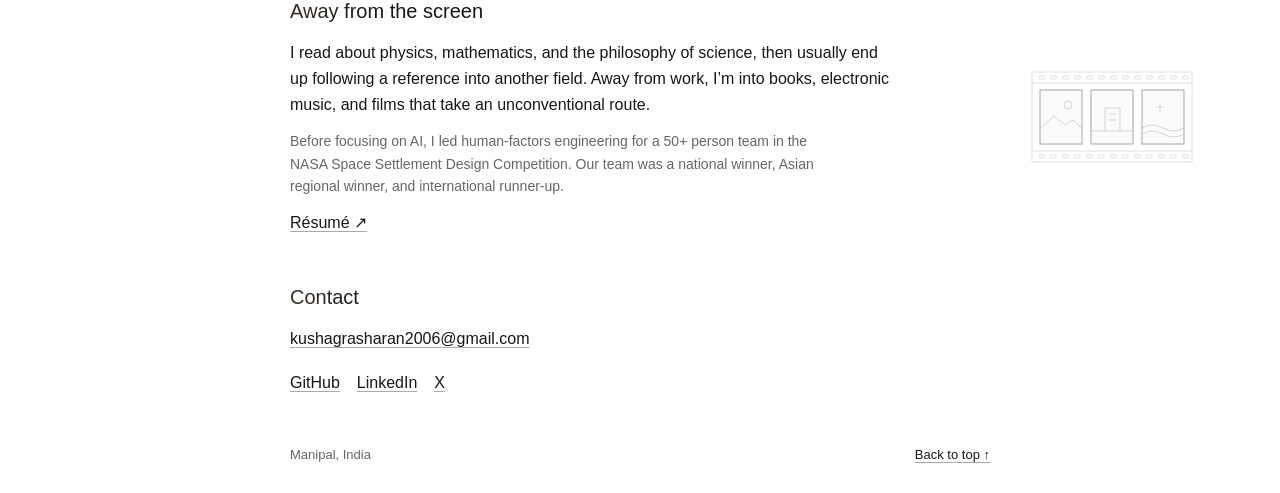
==== commit 5125173b: "Add animated wireframe project diagrams and margin illustrations" ====
--- a/index.html
+++ b/index.html
@@ -61,6 +61,87 @@
     @media(max-width:560px){.page{width:calc(100% - 36px)}header{padding-top:22px}.name{font-size:21px}nav{gap:13px;font-size:13px}main{padding-top:25px}section{margin-bottom:39px}.item,.interest-list .item{grid-template-columns:1fr;gap:2px;padding:11px 0}.item p{max-width:58ch}footer{font-size:12px}}
     @media(max-width:390px){header{flex-wrap:wrap;gap:13px}nav{width:100%;justify-content:space-between}}
     @media(prefers-reduced-motion:reduce){:root{scroll-behavior:auto}*,*::before,*::after{transition-duration:.01ms!important}.reading-trace{display:none}}
+
+    /* Marginal diagrams never change the reading column or row geometry. */
+    #projects .item{position:relative;--signal:#344f64;--signal-soft:#8b9ca8}
+    #projects .item:nth-child(2){--signal:#806447;--signal-soft:#b1a18d}
+    .project-diagram{display:none;position:absolute;left:calc(100% + 32px);top:50%;width:min(280px,calc((100vw - 700px)/2 - 52px));transform:translateY(-50%);color:#999;pointer-events:auto;transition:color .4s ease}
+    .project-diagram::before{content:"";position:absolute;top:0;bottom:0;right:100%;width:32px}
+    .project-diagram svg{display:block;width:100%;height:auto;overflow:visible}
+    .project-diagram .wire{fill:none;stroke:currentColor;stroke-width:1;vector-effect:non-scaling-stroke}
+    .project-diagram .faint{opacity:.35}
+    .project-diagram .packet{fill:none;stroke:var(--signal);stroke-width:1.4;stroke-dasharray:3 96;opacity:1;transition:stroke-width .4s ease}
+    .project-diagram .packet path{animation:data-flow 12s linear infinite}
+    .project-diagram .node{fill:#fff;stroke:currentColor;stroke-width:1}
+    .project-diagram .pulse{fill:var(--signal);transform-box:fill-box;transform-origin:center;animation:node-pulse 5s ease-in-out infinite}
+    .project-diagram text{fill:#777;font:9px ui-monospace,SFMono-Regular,Consolas,monospace;letter-spacing:.02em}
+    #projects .item:hover .project-diagram,#projects .item:focus-within .project-diagram{color:#444}
+    .project-diagram .faint{transition:opacity .4s ease}
+    .project-diagram .faint rect{fill:transparent;transition:fill .4s ease}
+    .project-diagram .signal-ring{fill:none;stroke:var(--signal);stroke-width:.7;opacity:0;transform-box:fill-box;transform-origin:center;pointer-events:none}
+    #projects .item:is(:hover,:focus-within) .packet{stroke-width:1.8}
+    #projects .item:is(:hover,:focus-within) .packet path{animation-duration:4s}
+    #projects .item:is(:hover,:focus-within) .faint{opacity:.65}
+    #projects .item:is(:hover,:focus-within) .faint rect{fill:color-mix(in srgb,var(--signal) 7%,transparent)}
+    #projects .item:is(:hover,:focus-within) .signal-ring{animation:signal-echo 2.4s ease-out infinite}
+    #projects .item:is(:hover,:focus-within) .signal-ring:nth-child(2){animation-delay:.8s}
+    @keyframes signal-echo{0%{opacity:0;transform:scale(.5)}20%{opacity:.45}100%{opacity:0;transform:scale(2.5)}}
+    #projects .item:hover .pulse,#projects .item:focus-within .pulse{fill:var(--signal)}
+    #projects .item-title a::after{background:linear-gradient(90deg,var(--signal),var(--signal-soft))}
+    #projects .item:hover .item-title,#projects .item:focus-within .item-title{color:var(--signal)}
+    .name{display:inline-block;transition:transform .35s ease}
+    .name:hover{transform:translateY(-1px)}
+    @supports(background-clip:text){
+      h1,h2,.name{background-image:linear-gradient(110deg,#171717 25%,#344f64 42%,#806447 49%,#171717 65%);background-size:250% 100%;background-position:100% 0;background-clip:text;-webkit-background-clip:text;color:transparent;transition:background-position .8s ease,transform .35s ease}
+      h1:hover,h2:hover,.name:hover,.name:focus-visible{background-position:0 0}
+    }
+    .hover-text{background-image:linear-gradient(90deg,#344f64,#b1a18d,#344f64)}
+    @keyframes data-flow{to{stroke-dashoffset:-198}}
+    @keyframes node-pulse{0%,100%{opacity:.3;transform:scale(.75)}50%{opacity:.9;transform:scale(1.15)}}
+    @media(min-width:1140px){.project-diagram{display:block}}
+    @media(prefers-reduced-motion:reduce){.project-diagram *{animation:none!important}.name:hover{transform:none}}
+
+    #experience .section-list{position:relative}
+    .project-diagram.experience-timeline{top:0;height:100%;transform:none;--signal:#344f64;--first-stop:30%;--last-stop:80%}
+    .timeline-track{position:absolute;left:15.714%;top:var(--first-stop);bottom:calc(100% - var(--last-stop));width:1px;background:#ddd}
+    .timeline-track::after{content:"";position:absolute;left:-1px;width:3px;height:5px;border-radius:2px;background:var(--signal);animation:timeline-travel 8s linear infinite}
+    .timeline-stop{position:absolute;left:0;width:100%;transform:translateY(-50%)}
+    .timeline-stop:first-of-type{top:var(--first-stop)}
+    .timeline-stop:last-of-type{top:var(--last-stop);--signal:#806447}
+    #experience .section-list:has(.item:hover) .experience-timeline,.experience-timeline:hover{color:#444}
+    #experience .section-list:has(.item:hover) .signal-ring,.experience-timeline:hover .signal-ring{animation:signal-echo 2.4s ease-out infinite}
+    #experience .section-list:has(.item:hover) .timeline-track::after,.experience-timeline:hover .timeline-track::after{animation-duration:3s}
+    @keyframes timeline-travel{0%{top:100%;opacity:0}10%,90%{opacity:.75}100%{top:0;opacity:0}}
+    @media(prefers-reduced-motion:reduce){.timeline-track::after{animation:none;top:50%}}
+
+
+    /* Scattered margin study — isolated experiment. */
+    .margin-study{position:relative}
+    .margin-art{--signal:#344f64;width:min(180px,calc((100vw - 700px)/2 - 52px));color:#a6a6a6}
+    .margin-art.left{left:auto;right:calc(100% + 32px)}
+    .margin-art.left::before{right:auto;left:100%}
+    .margin-art.warm{--signal:#806447}
+    .margin-art .orbit{transform-origin:90px 80px;animation:orbit-drift 32s linear infinite}
+    .margin-art .orbit.reverse{animation-direction:reverse;animation-duration:44s}
+    .margin-art .lattice-layer{transition:transform .7s cubic-bezier(.2,.7,.3,1)}
+    .margin-art .wave-bar{transform-box:fill-box;transform-origin:center;animation:wave-breathe 4s ease-in-out infinite;animation-delay:var(--beat,0s)}
+    .margin-study:has(.margin-art:hover) .margin-art,.margin-study:has(a:focus-visible) .margin-art{color:#666}
+    .margin-art:hover .orbit{animation-duration:12s}
+    .margin-art:hover .lattice-layer:first-child{transform:translateY(-6px)}
+    .margin-art:hover .lattice-layer:last-child{transform:translateY(6px)}
+    .margin-art:hover .signal-ring{animation:signal-echo 2.4s ease-out infinite}
+    .margin-art:hover .packet path{animation-duration:4s}
+    .margin-art:hover .wave-bar{animation-duration:1.5s;stroke:var(--signal)}
+    @keyframes orbit-drift{to{transform:rotate(360deg)}}
+    @keyframes wave-breathe{0%,100%{transform:scaleY(.7);opacity:.4}50%{transform:scaleY(1);opacity:.8}}
+    .margin-art .film-frame{fill:transparent;stroke:currentColor;stroke-width:1;transition:transform .5s ease}
+    .margin-art .film-light{fill:var(--signal);animation:film-exposure 9s ease-in-out infinite;opacity:.025}
+    .margin-art .film-light:nth-child(2){animation-delay:-6s}
+    .margin-art .film-light:nth-child(3){animation-delay:-3s}
+    .margin-art:hover .film-light{animation-duration:4.5s}
+    .margin-art:hover .film-frame:nth-child(1){transform:translateY(-3px)}
+    .margin-art:hover .film-frame:nth-child(3){transform:translateY(3px)}
+    @keyframes film-exposure{0%,65%,100%{opacity:.015}15%,40%{opacity:.13}}
   </style>
 </head>
 <body>
@@ -72,11 +153,17 @@
       <nav aria-label="Main navigation"><a href="#about">about</a><a href="#experience">experience</a><a href="#projects">projects</a><a href="#contact">contact</a></nav>
     </header>
     <main id="main">
-      <section class="about" id="about" aria-labelledby="about-title">
+      <section class="about margin-study" id="about" aria-labelledby="about-title">
         <h1 id="about-title">About</h1>
         <p>Hi, I’m Kushagra. I’m a third-year B.Tech student in Data Science and Engineering at Manipal Institute of Technology, graduating in 2028.</p>
         <p>Most of my recent projects are about the system around a model: selecting <span class="hover-text">schema context</span>, running inference locally, validating generated queries, and measuring output quality. I like tracing an answer through those stages to find where it came from and where it could break.</p>
         <p class="muted">I was an AI/ML intern at the Centre for Railway Information Systems, where I built tools for railway data. I’d like to work on AI research and engineering, especially the systems around language models. For now, I’m learning by building software, measuring changes, and tracing bugs to their source.</p>
+      <div class="project-diagram margin-art left" aria-hidden="true"><svg viewBox="0 0 180 170" fill="none">
+<g class="wire faint"><path d="M90 15V145 M25 80H155"/><circle cx="90" cy="80" r="52"/><ellipse cx="90" cy="80" rx="63" ry="23" transform="rotate(-35 90 80)"/><ellipse cx="90" cy="80" rx="63" ry="23" transform="rotate(35 90 80)"/></g>
+<g class="orbit"><circle class="node" cx="142" cy="80" r="3"/><path class="wire" d="M138 61A52 52 0 0 1 142 80"/></g>
+<g class="orbit reverse"><circle class="pulse" cx="38" cy="80" r="2"/></g>
+<circle class="pulse" cx="90" cy="80" r="2.5"/><circle class="signal-ring" cx="90" cy="80" r="7"/>
+</svg></div>
       </section>
 
       <section id="experience" aria-labelledby="experience-title">
@@ -84,31 +171,100 @@
         <div class="section-list">
           <article class="item"><div><span class="item-title">Centre for Railway Information Systems</span><small>AI/ML Intern · May—August 2026</small></div><p>I built a Text-to-SQL system that retrieves railway schema context, generates queries locally, and validates them before execution. I also built metadata-discovery tools for large IBM Db2 environments, using graph representations, vector search, and LLM-generated descriptions.</p></article>
           <article class="item"><div><span class="item-title">Ernst &amp; Young</span><small>AI Intern · Tax Technology · July—August 2025</small></div><p>In eight weeks, I shipped four systems: NLP pipelines, a financial assistant, a live analytics dashboard, and invoice automation. I fine-tuned MiniLM embeddings for financial schema matching.</p></article>
+          <div class="project-diagram experience-timeline" aria-hidden="true">
+            <div class="timeline-track"></div>
+            <svg class="timeline-stop" viewBox="0 0 280 64" fill="none">
+              <path class="wire faint" d="M44 32H90 M90 17V47 M90 17H98 M90 47H98"/>
+              <circle class="node" cx="44" cy="32" r="6"/><circle class="pulse" cx="44" cy="32" r="2.5"/><circle class="signal-ring" cx="44" cy="32" r="6"/>
+              <text x="111" y="24">CRIS · 2026</text><text x="111" y="41">May — August</text>
+            </svg>
+            <svg class="timeline-stop" viewBox="0 0 280 64" fill="none">
+              <path class="wire faint" d="M44 32H90 M90 17V47 M90 17H98 M90 47H98"/>
+              <circle class="node" cx="44" cy="32" r="6"/><circle class="pulse" cx="44" cy="32" r="2.5" style="animation-delay:-2.5s"/><circle class="signal-ring" cx="44" cy="32" r="6"/>
+              <text x="111" y="24">EY · 2025</text><text x="111" y="41">July — August</text>
+            </svg>
+          </div>
         </div>
       </section>
 
       <section id="projects" aria-labelledby="projects-title">
         <h2 id="projects-title">Selected projects</h2>
         <div class="section-list">
-          <article class="item"><div><span class="item-title"><a href="https://github.com/kshgrshrn/tdms-assistant-hybrid" target="_blank" rel="noopener noreferrer">Multilingual Text-to-SQL ↗</a></span><small>Python · FastAPI · Ollama · ChromaDB · PostgreSQL</small></div><p>The service searches the <span class="hover-text">database schema</span> before asking a local model to generate SQL. Pruning irrelevant context and tuning inference cut query time from about 50 seconds to 4; four services run together through Docker Compose.</p></article>
-          <article class="item"><div><span class="item-title"><a href="https://github.com/kshgrshrn/Semantic-GST-Schema-Standardization-Engine" target="_blank" rel="noopener noreferrer">GST Schema Engine ↗</a></span><small>Python · Sentence Transformers · JSONL</small></div><p>I fine-tuned MiniLM embeddings with hard-negative mining to map 287 financial header variants to 61 canonical fields. Confidence thresholds and collision handling catch <span class="hover-text">ambiguous matches</span>; the model gained 8.7% in Top-1 accuracy and 9.4% in macro F1, while batch encoding cut latency about 15×.</p></article>
+          <article class="item"><div><span class="item-title"><a href="https://github.com/kshgrshrn/tdms-assistant-hybrid" target="_blank" rel="noopener noreferrer">Multilingual Text-to-SQL ↗</a></span><small>Python · FastAPI · Ollama · ChromaDB · PostgreSQL</small></div><p>The service searches the <span class="hover-text">database schema</span> before asking a local model to generate SQL. Pruning irrelevant context and tuning inference cut query time from about 50 seconds to 4; four services run together through Docker Compose.</p><div class="project-diagram" aria-hidden="true"><svg viewBox="0 0 280 144" fill="none">
+<!-- Database path: retrieve context, generate SQL, validate, execute, return. -->
+<g class="wire faint">
+  <path d="M12 22H52V46H30L21 53V46H12Z M20 30H43 M20 37H36"/>
+  <path d="M116 23L136 13L156 23V43L136 54L116 43Z M116 23L136 34L156 23 M136 34V54 M116 33L136 44L156 33"/>
+  <rect x="220" y="19" width="40" height="32" rx="2"/>
+  <path d="M229 27L240 35L251 27 M229 43L240 35L251 43"/>
+  <path d="M222 88H250L258 96V119H222Z M250 88V96H258 M228 102L233 107L242 98 M228 113H250"/>
+  <ellipse cx="136" cy="92" rx="20" ry="6"/>
+  <path d="M116 92V113C116 121 156 121 156 113V92 M116 103C116 111 156 111 156 103"/>
+  <rect x="12" y="90" width="40" height="28" rx="1"/>
+  <path d="M12 99H52 M12 108H52 M25 90V118"/>
+</g>
+<g class="wire">
+  <path d="M52 35H116 M156 35H220 M260 35H272Q276 35 276 39V100Q276 104 272 104H258 M222 104H156 M116 104H52"/>
+  <path d="M108 32L112 35L108 38 M212 32L216 35L212 38 M262 101L258 104L262 107 M164 101L160 104L164 107 M60 101L56 104L60 107"/>
+</g>
+<g class="packet">
+  <path pathLength="99" d="M52 35H116"/>
+  <path pathLength="99" d="M156 35H220" style="animation-delay:-2s"/>
+  <path pathLength="99" d="M260 35H272Q276 35 276 39V100Q276 104 272 104H258" style="animation-delay:-4s"/>
+  <path pathLength="99" d="M222 104H156" style="animation-delay:-6s"/>
+  <path pathLength="99" d="M116 104H52" style="animation-delay:-8s"/>
+</g>
+<g><circle class="signal-ring" cx="240" cy="35" r="5"/><circle class="signal-ring" cx="136" cy="104" r="5"/></g>
+<circle class="pulse" cx="240" cy="35" r="2.5"/>
+<circle class="pulse" cx="136" cy="104" r="2" style="animation-delay:-2.5s"/>
+<g text-anchor="middle">
+  <text x="32" y="9">EN · HI · Hinglish</text>
+  <text x="32" y="67">question</text><text x="136" y="67">schema search</text><text x="236" y="67">local model</text>
+  <text x="32" y="138">answer</text><text x="136" y="138">PostgreSQL</text><text x="240" y="138">SQL check</text>
+</g>
+</svg></div></article>
+          <article class="item"><div><span class="item-title"><a href="https://github.com/kshgrshrn/Semantic-GST-Schema-Standardization-Engine" target="_blank" rel="noopener noreferrer">GST Schema Engine ↗</a></span><small>Python · Sentence Transformers · JSONL</small></div><p>I fine-tuned MiniLM embeddings with hard-negative mining to map 287 financial header variants to 61 canonical fields. Confidence thresholds and collision handling catch <span class="hover-text">ambiguous matches</span>; the model gained 8.7% in Top-1 accuracy and 9.4% in macro F1, while batch encoding cut latency about 15×.</p><div class="project-diagram" aria-hidden="true"><svg viewBox="0 0 280 154" fill="none">
+<g class="wire faint"><path d="M23 24C81 24 75 52 125 52 M23 50C81 50 75 52 125 52 M23 76C81 76 75 52 125 52 M23 102C81 102 75 100 125 100 M23 128C81 128 75 100 125 100 M125 52L224 42 M125 52L224 76 M125 100L224 76 M125 100L224 110"/><path d="M110 38H140V66H110Z M110 86H140V114H110Z M214 32H258V52H214Z M214 66H258V86H214Z M214 100H258V120H214Z"/></g>
+<g class="packet"><path pathLength="99" d="M23 24C81 24 75 52 125 52L224 42"/><path pathLength="99" d="M23 76C81 76 75 52 125 52L224 76" style="animation-delay:-4s"/><path pathLength="99" d="M23 128C81 128 75 100 125 100L224 110" style="animation-delay:-8s"/></g>
+<g class="node"><circle cx="23" cy="24" r="3"/><circle cx="23" cy="50" r="3"/><circle cx="23" cy="76" r="3"/><circle cx="23" cy="102" r="3"/><circle cx="23" cy="128" r="3"/></g><g><circle class="signal-ring" cx="125" cy="52" r="5"/><circle class="signal-ring" cx="125" cy="100" r="5"/></g><circle class="pulse" cx="125" cy="52" r="3"/><circle class="pulse" cx="125" cy="100" r="3" style="animation-delay:-2.5s"/>
+<text x="14" y="150">variants</text><text x="108" y="150">match</text><text x="216" y="150">fields</text>
+</svg></div></article>
         </div>
       </section>
 
-      <section aria-labelledby="interests-title">
+      <section class="margin-study" aria-labelledby="interests-title">
         <h2 id="interests-title">What I’m curious about</h2>
         <div class="section-list interest-list">
           <div class="item"><span class="item-title">Model systems</span><p>Inference optimization, retrieval, and evaluation. I’m interested in the engineering choices that change what a model can answer and how long it takes.</p></div>
           <div class="item"><span class="item-title">Model behavior</span><p>Mechanistic interpretability, alignment, and steerability. I’m curious how a model’s internal representations relate to its outputs, and how interventions change its behavior.</p></div>
           <div class="item"><span class="item-title">Computation</span><p>Distributed systems, GPU programming, scientific computing, and the mathematics behind machine learning.</p></div>
         </div>
-      </section>
-
-      <section class="more" aria-labelledby="more-title">
+      <div class="project-diagram margin-art left" aria-hidden="true"><svg viewBox="0 0 180 190" fill="none">
+<g class="wire faint"><path d="M28 51V119 M90 22V90 M152 51V119 M90 80V148"/></g>
+<g class="wire">
+<g class="lattice-layer"><path d="M28 51L90 22L152 51L90 80Z M48 41L110 70 M69 32L131 61 M49 61L111 32 M69 70L131 41" opacity=".35"/></g>
+<g class="lattice-layer"><path d="M28 85L90 56L152 85L90 114Z M48 75L110 104 M69 66L131 95 M49 95L111 66 M69 104L131 75" opacity=".45"/></g>
+<g class="lattice-layer"><path d="M28 119L90 90L152 119L90 148Z M48 109L110 138 M69 100L131 129 M49 129L111 100 M69 138L131 109" opacity=".35"/></g>
+</g>
+<g class="packet"><path pathLength="99" d="M28 119L90 148L152 119V51L90 22"/><path pathLength="99" d="M28 51L90 80L152 51" style="animation-delay:-5s"/></g>
+<circle class="pulse" cx="90" cy="85" r="2"/><circle class="signal-ring" cx="90" cy="85" r="6"/>
+</svg></div>
+      </section>
+
+      <section class="more margin-study" aria-labelledby="more-title">
         <h2 id="more-title">Away from the screen</h2>
         <p>I read about physics, mathematics, and the philosophy of science, then usually end up following a reference into another field. Away from work, I’m into books, electronic music, and films that take an unconventional route.</p>
         <p class="section-note">Before focusing on AI, I led human-factors engineering for a 50+ person team in the NASA Space Settlement Design Competition. Our team was a national winner, Asian regional winner, and international runner-up.</p>
         <p><a href="resume.pdf" target="_blank" rel="noopener noreferrer">Résumé ↗</a></p>
+      <div class="project-diagram margin-art warm" aria-hidden="true"><svg viewBox="0 0 180 140" fill="none">
+<g class="wire faint"><path d="M10 25H170V115H10Z M10 36H170 M10 104H170"/>
+<path d="M17 29H22V32H17Z M17 108H22V111H17Z"/><path d="M29 29H34V32H29Z M29 108H34V111H29Z"/><path d="M41 29H46V32H41Z M41 108H46V111H41Z"/><path d="M53 29H58V32H53Z M53 108H58V111H53Z"/><path d="M65 29H70V32H65Z M65 108H70V111H65Z"/><path d="M77 29H82V32H77Z M77 108H82V111H77Z"/><path d="M89 29H94V32H89Z M89 108H94V111H89Z"/><path d="M101 29H106V32H101Z M101 108H106V111H101Z"/><path d="M113 29H118V32H113Z M113 108H118V111H113Z"/><path d="M125 29H130V32H125Z M125 108H130V111H125Z"/><path d="M137 29H142V32H137Z M137 108H142V111H137Z"/><path d="M149 29H154V32H149Z M149 108H154V111H149Z"/><path d="M161 29H166V32H161Z M161 108H166V111H161Z"/></g>
+<g><rect class="film-light" x="18" y="43" width="42" height="54"/><rect class="film-light" x="69" y="43" width="42" height="54"/><rect class="film-light" x="120" y="43" width="42" height="54"/></g>
+<g>
+<g class="film-frame"><rect x="18" y="43" width="42" height="54"/><path d="M18 82L32 69L43 78L51 73L60 82" opacity=".45"/><circle cx="46" cy="58" r="4" opacity=".45"/></g>
+<g class="film-frame"><rect x="69" y="43" width="42" height="54"/><path d="M69 84H111 M83 84V61H98V84 M87 67H94 M87 73H94" opacity=".45"/></g>
+<g class="film-frame"><rect x="120" y="43" width="42" height="54"/><path d="M120 81Q130 75 141 81T162 81 M120 87Q130 81 141 87T162 87" opacity=".45"/><path d="M138 56V64 M134 60H142" opacity=".45"/></g>
+</g></svg></div>
       </section>
 
       <section id="contact" aria-labelledby="contact-title">
@@ -121,6 +277,17 @@
   </div>
   <script>
     (function(){
+      var experienceList=document.querySelector("#experience .section-list");
+      var timeline=experienceList.querySelector(".experience-timeline");
+      function alignTimeline(){
+        var roles=experienceList.querySelectorAll(".item");
+        ["--first-stop","--last-stop"].forEach(function(property,index){
+          timeline.style.setProperty(property,(roles[index].offsetTop+roles[index].offsetHeight/2)+"px");
+        });
+      }
+      if("ResizeObserver" in window)new ResizeObserver(alignTimeline).observe(experienceList);
+      else addEventListener("resize",alignTimeline);
+      alignTimeline();
       var reduced=matchMedia("(prefers-reduced-motion: reduce)").matches;
       var trace=document.querySelector(".reading-trace span");
       var header=document.querySelector("header");
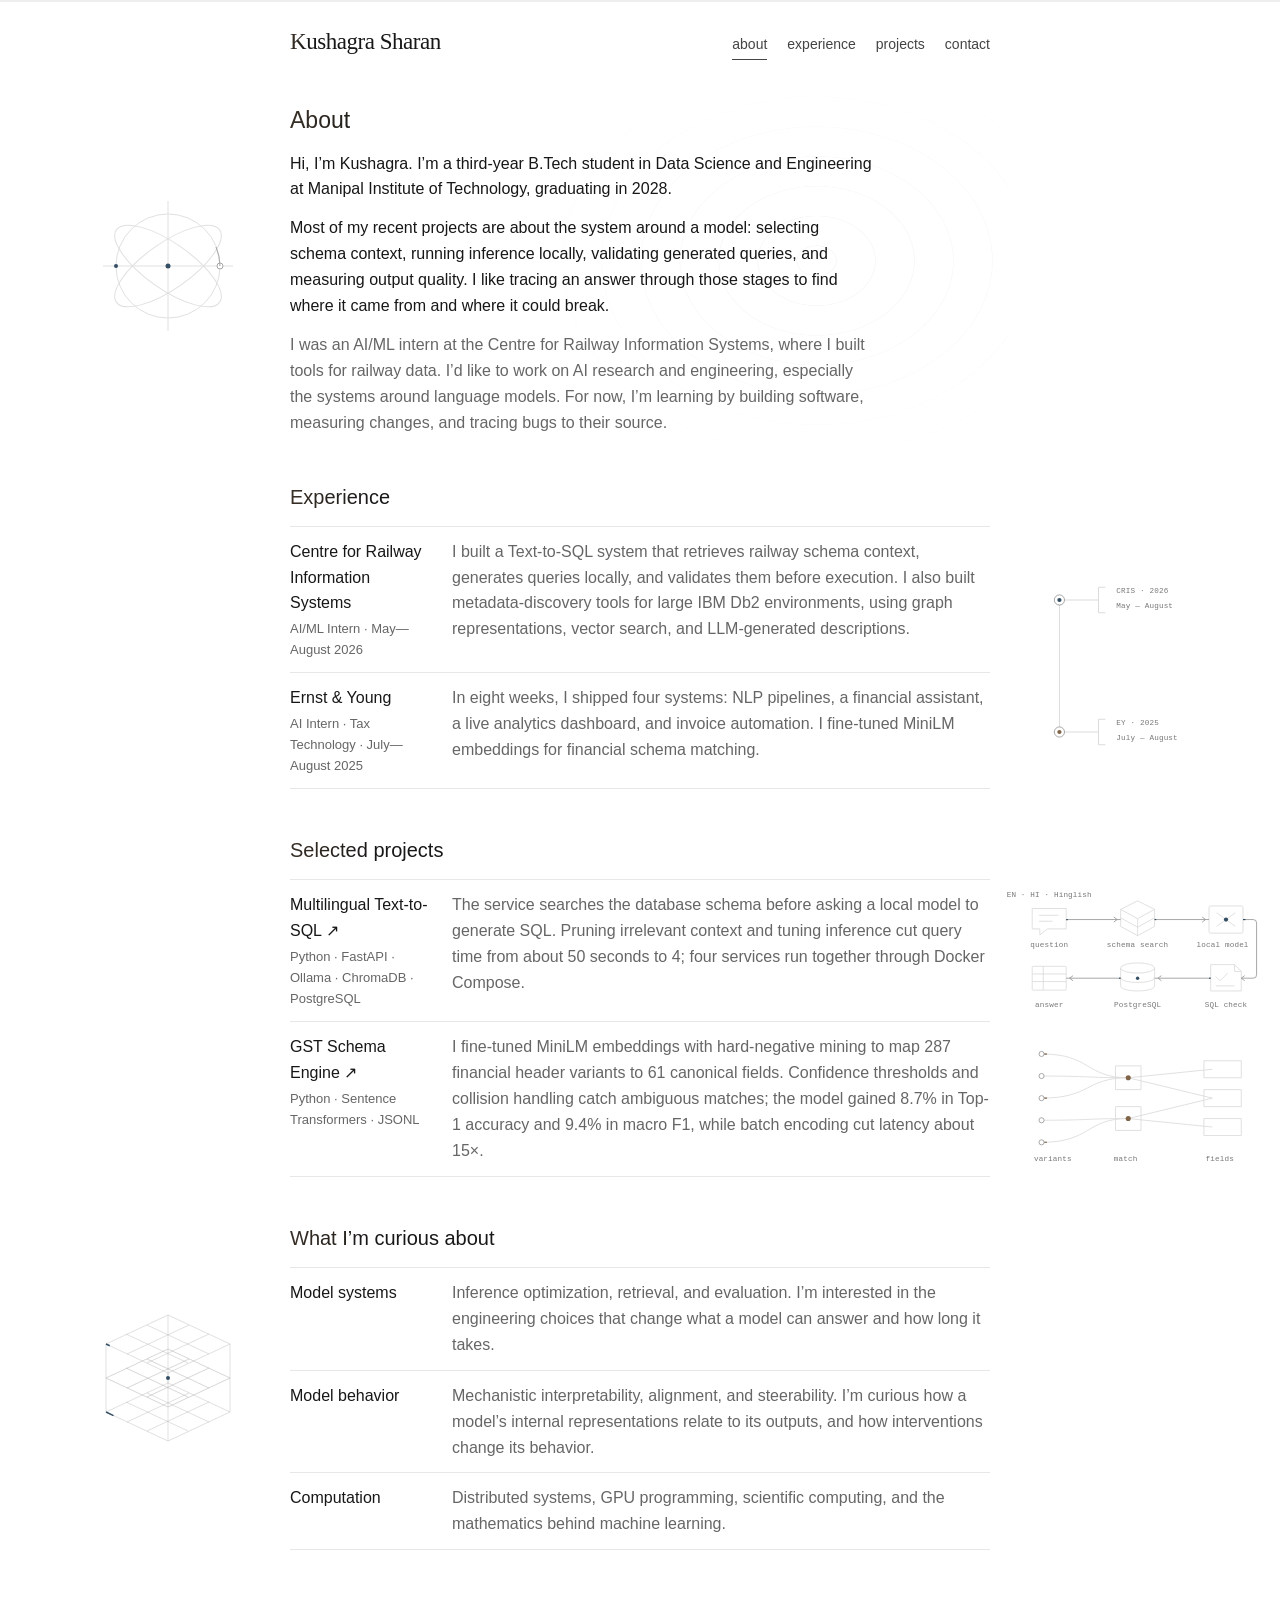
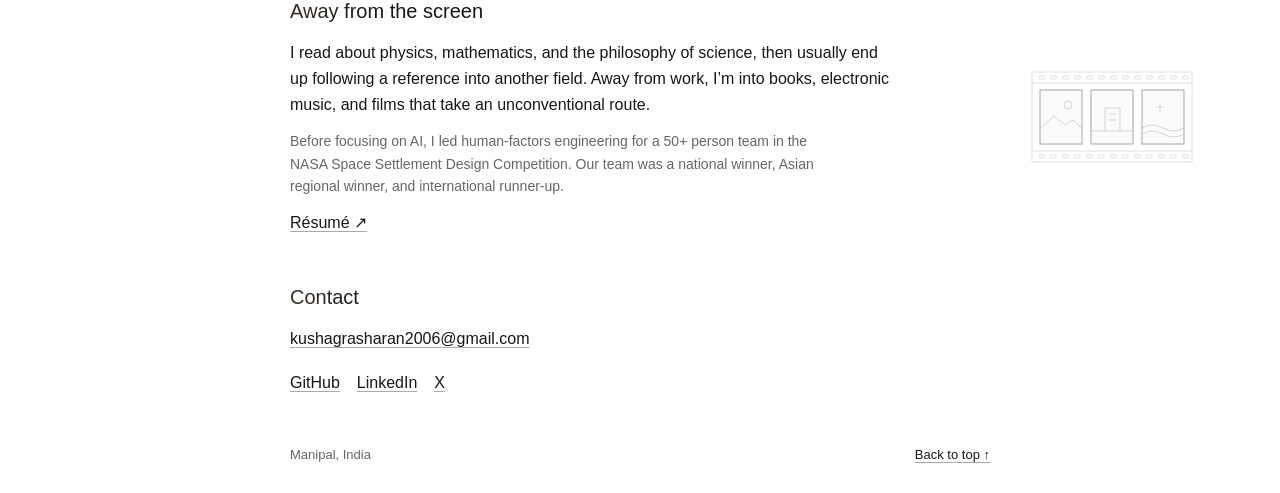
==== commit 3a2bbce8: "Add subtle contour field behind About section" ====
--- a/index.html
+++ b/index.html
@@ -115,6 +115,12 @@
     @media(prefers-reduced-motion:reduce){.timeline-track::after{animation:none;top:50%}}
 
 
+    /* About background study — independently reversible. */
+    #about{isolation:isolate}
+    #about::before{content:"";position:absolute;inset:-18px -18px -12px;z-index:-1;pointer-events:none;background:repeating-radial-gradient(ellipse 190px 145px at 74% 48%,transparent 0 19px,rgba(52,79,100,.075) 19.5px 20px,transparent 20.5px 39px);mask-image:radial-gradient(ellipse 52% 75% at 74% 48%,#000 9%,transparent 85%);opacity:.6;transform:scale(1);transition:opacity .8s ease,transform 1.4s cubic-bezier(.2,.7,.3,1)}
+    #about:hover::before{opacity:1;transform:scale(1.035)}
+    @media(max-width:700px){#about::before{opacity:.3;inset:0}}
+    @media(prefers-reduced-motion:reduce){#about::before{transition:none;transform:none!important}}
     /* Scattered margin study — isolated experiment. */
     .margin-study{position:relative}
     .margin-art{--signal:#344f64;width:min(180px,calc((100vw - 700px)/2 - 52px));color:#a6a6a6}
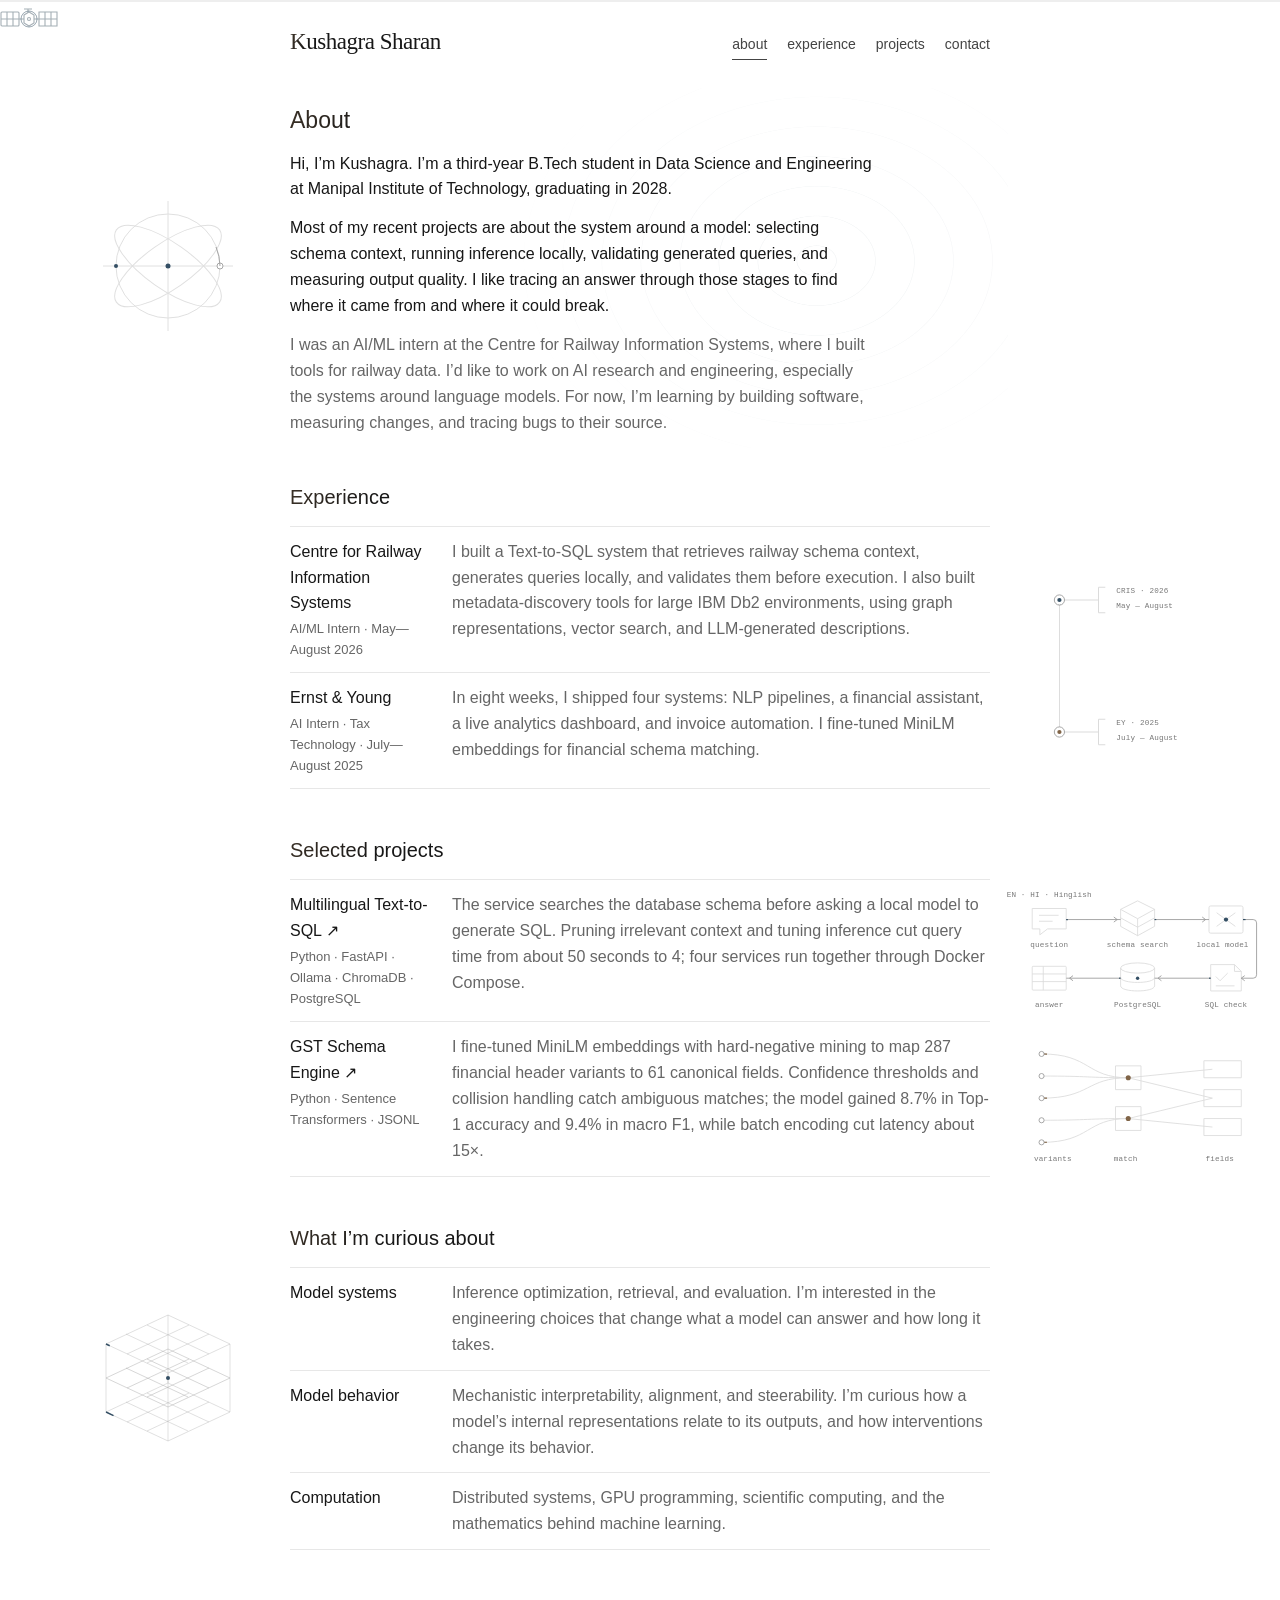
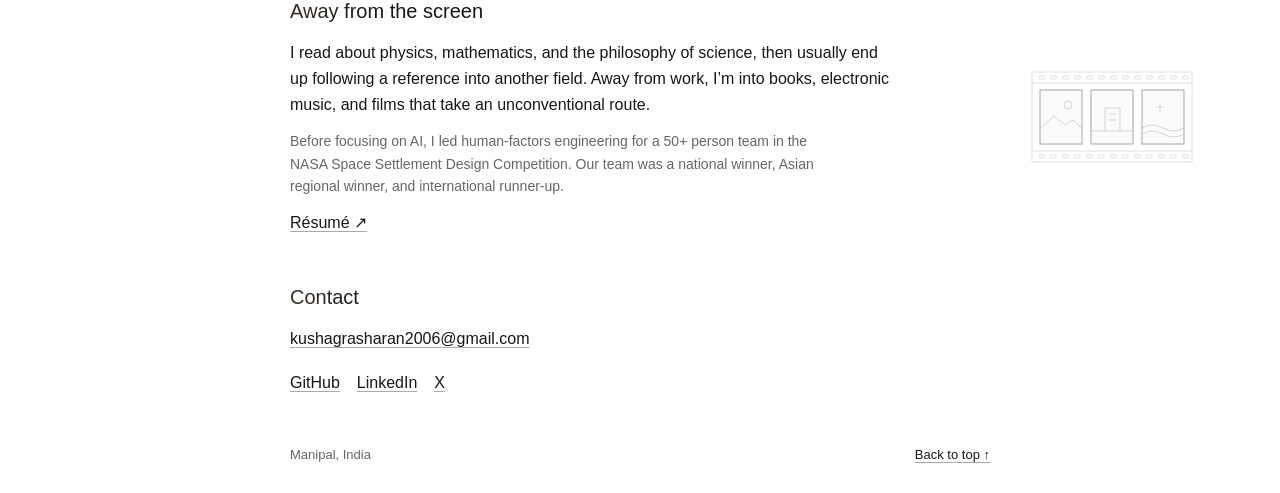
==== commit 5eb8b0d9: "Add orbiting wireframe satellite" ====
--- a/index.html
+++ b/index.html
@@ -148,9 +148,25 @@
     .margin-art:hover .film-frame:nth-child(1){transform:translateY(-3px)}
     .margin-art:hover .film-frame:nth-child(3){transform:translateY(3px)}
     @keyframes film-exposure{0%,65%,100%{opacity:.015}15%,40%{opacity:.13}}
+    /* Satellite study — independently reversible. */
+    .orbiting-satellite{position:fixed;top:0;left:0;z-index:20;width:58px;height:38px;pointer-events:none;color:#7f8d96;opacity:.7;filter:drop-shadow(0 1px 1px #fff);animation:satellite-route 90s linear infinite}
+    .orbiting-satellite svg{display:block;width:100%;height:100%;overflow:visible}
+    .orbiting-satellite .sat-wire{fill:none;stroke:currentColor;stroke-width:1.1;vector-effect:non-scaling-stroke}
+    .orbiting-satellite .sat-core{fill:#fff;stroke:currentColor;stroke-width:1.1}
+    .orbiting-satellite .sat-signal{fill:none;stroke:#344f64;stroke-width:.9;opacity:.45;transform-box:fill-box;transform-origin:center;animation:satellite-signal 4s ease-out infinite}
+    .orbiting-satellite .sat-signal.delay{animation-delay:1.4s}
+    @keyframes satellite-route{0%{left:30px;top:70px;transform:rotate(25deg)}25%{left:calc(100vw - 90px);top:70px;transform:rotate(115deg)}50%{left:calc(100vw - 90px);top:calc(100vh - 70px);transform:rotate(205deg)}75%{left:30px;top:calc(100vh - 70px);transform:rotate(295deg)}100%{left:30px;top:70px;transform:rotate(385deg)}}
+    @keyframes satellite-signal{0%{opacity:.4;transform:scale(.45)}100%{opacity:0;transform:scale(1.8)}}
+    @media(max-width:700px){.orbiting-satellite{width:38px;height:25px;opacity:.55}@keyframes satellite-route{0%{left:12px;top:85px;transform:rotate(25deg)}25%{left:calc(100vw - 55px);top:85px;transform:rotate(115deg)}50%{left:calc(100vw - 55px);top:calc(100vh - 55px);transform:rotate(205deg)}75%{left:12px;top:calc(100vh - 55px);transform:rotate(295deg)}100%{left:12px;top:85px;transform:rotate(385deg)}}}
+    @media(prefers-reduced-motion:reduce){.orbiting-satellite{display:none}}
   </style>
 </head>
 <body>
+  <div class="orbiting-satellite" aria-hidden="true"><svg viewBox="0 0 58 38" fill="none">
+    <g class="sat-wire"><rect x="1" y="12" width="18" height="14" rx="1"/><path d="M7 12V26 M13 12V26 M1 19H19 M39 12H57V26H39Z M45 12V26 M51 12V26 M39 19H57 M19 19H24 M34 19H39 M28 13V9 M24 9H32"/></g>
+    <path class="sat-core" d="M24 15L29 12L34 15V23L29 26L24 23Z"/><circle class="sat-core" cx="29" cy="19" r="1.5"/>
+    <circle class="sat-signal" cx="29" cy="19" r="8"/><circle class="sat-signal delay" cx="29" cy="19" r="8"/>
+  </svg></div>
   <div class="reading-trace" aria-hidden="true"><span></span></div>
   <a class="skip" href="#main">Skip to content</a>
   <div class="page">
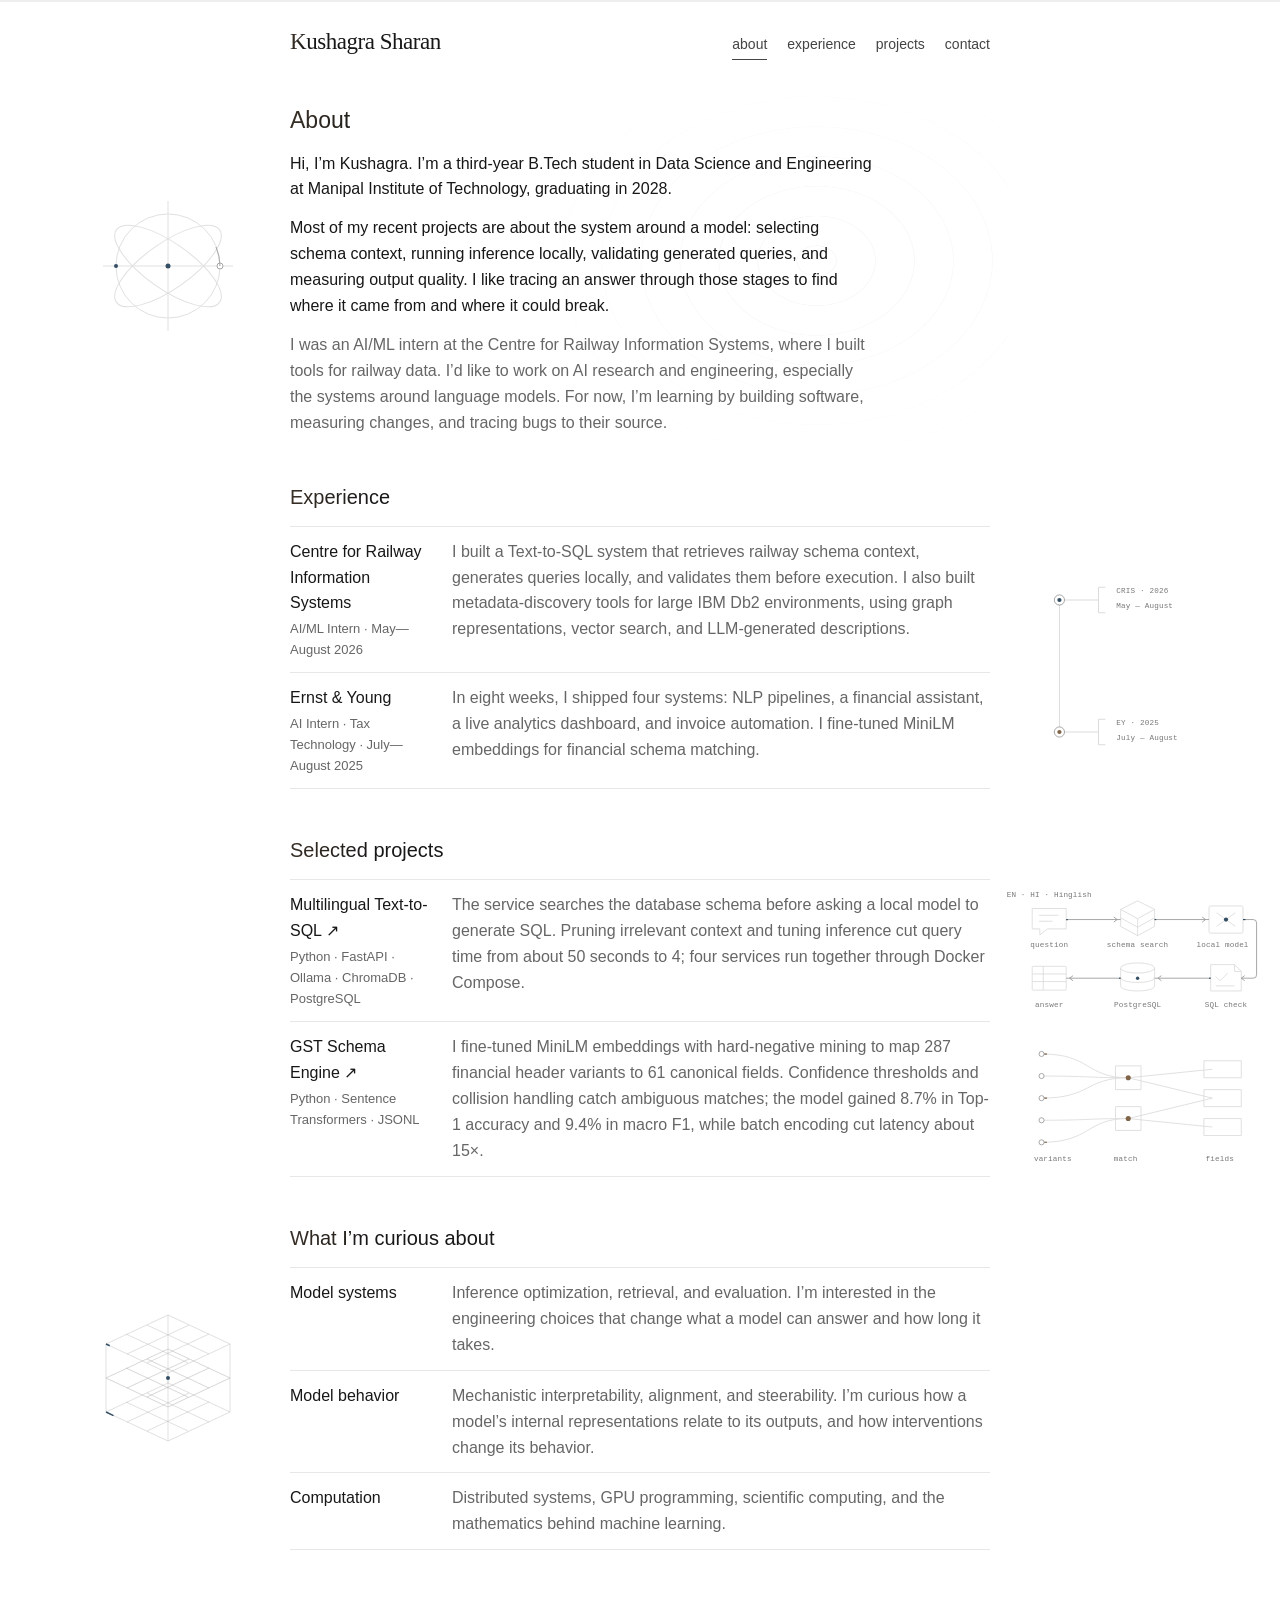
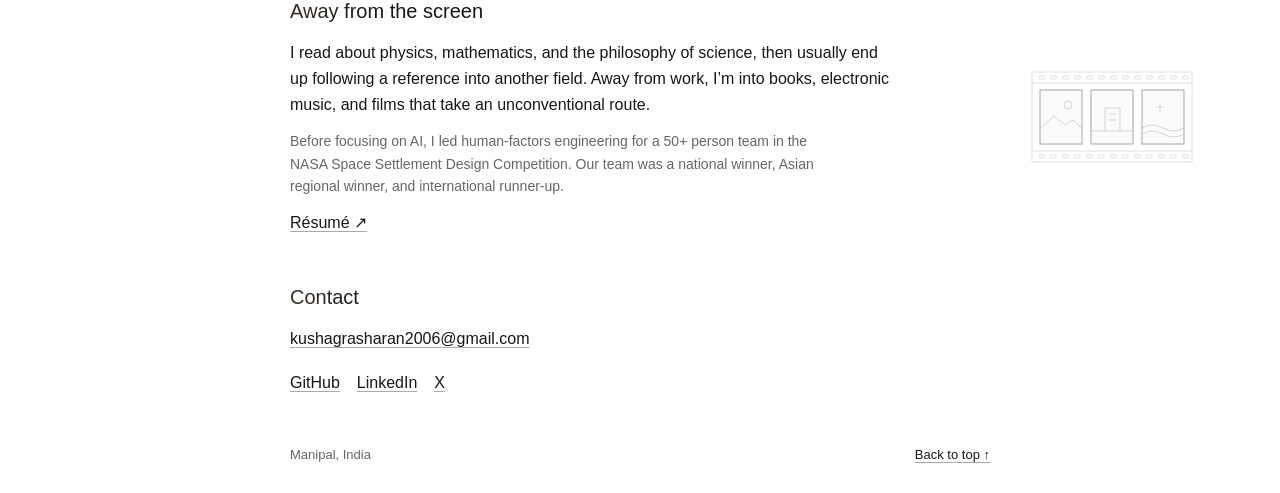
==== commit d6af03f9: "Remove orbiting satellite" ====
--- a/index.html
+++ b/index.html
@@ -148,25 +148,9 @@
     .margin-art:hover .film-frame:nth-child(1){transform:translateY(-3px)}
     .margin-art:hover .film-frame:nth-child(3){transform:translateY(3px)}
     @keyframes film-exposure{0%,65%,100%{opacity:.015}15%,40%{opacity:.13}}
-    /* Satellite study — independently reversible. */
-    .orbiting-satellite{position:fixed;top:0;left:0;z-index:20;width:58px;height:38px;pointer-events:none;color:#7f8d96;opacity:.7;filter:drop-shadow(0 1px 1px #fff);animation:satellite-route 90s linear infinite}
-    .orbiting-satellite svg{display:block;width:100%;height:100%;overflow:visible}
-    .orbiting-satellite .sat-wire{fill:none;stroke:currentColor;stroke-width:1.1;vector-effect:non-scaling-stroke}
-    .orbiting-satellite .sat-core{fill:#fff;stroke:currentColor;stroke-width:1.1}
-    .orbiting-satellite .sat-signal{fill:none;stroke:#344f64;stroke-width:.9;opacity:.45;transform-box:fill-box;transform-origin:center;animation:satellite-signal 4s ease-out infinite}
-    .orbiting-satellite .sat-signal.delay{animation-delay:1.4s}
-    @keyframes satellite-route{0%{left:30px;top:70px;transform:rotate(25deg)}25%{left:calc(100vw - 90px);top:70px;transform:rotate(115deg)}50%{left:calc(100vw - 90px);top:calc(100vh - 70px);transform:rotate(205deg)}75%{left:30px;top:calc(100vh - 70px);transform:rotate(295deg)}100%{left:30px;top:70px;transform:rotate(385deg)}}
-    @keyframes satellite-signal{0%{opacity:.4;transform:scale(.45)}100%{opacity:0;transform:scale(1.8)}}
-    @media(max-width:700px){.orbiting-satellite{width:38px;height:25px;opacity:.55}@keyframes satellite-route{0%{left:12px;top:85px;transform:rotate(25deg)}25%{left:calc(100vw - 55px);top:85px;transform:rotate(115deg)}50%{left:calc(100vw - 55px);top:calc(100vh - 55px);transform:rotate(205deg)}75%{left:12px;top:calc(100vh - 55px);transform:rotate(295deg)}100%{left:12px;top:85px;transform:rotate(385deg)}}}
-    @media(prefers-reduced-motion:reduce){.orbiting-satellite{display:none}}
   </style>
 </head>
 <body>
-  <div class="orbiting-satellite" aria-hidden="true"><svg viewBox="0 0 58 38" fill="none">
-    <g class="sat-wire"><rect x="1" y="12" width="18" height="14" rx="1"/><path d="M7 12V26 M13 12V26 M1 19H19 M39 12H57V26H39Z M45 12V26 M51 12V26 M39 19H57 M19 19H24 M34 19H39 M28 13V9 M24 9H32"/></g>
-    <path class="sat-core" d="M24 15L29 12L34 15V23L29 26L24 23Z"/><circle class="sat-core" cx="29" cy="19" r="1.5"/>
-    <circle class="sat-signal" cx="29" cy="19" r="8"/><circle class="sat-signal delay" cx="29" cy="19" r="8"/>
-  </svg></div>
   <div class="reading-trace" aria-hidden="true"><span></span></div>
   <a class="skip" href="#main">Skip to content</a>
   <div class="page">
